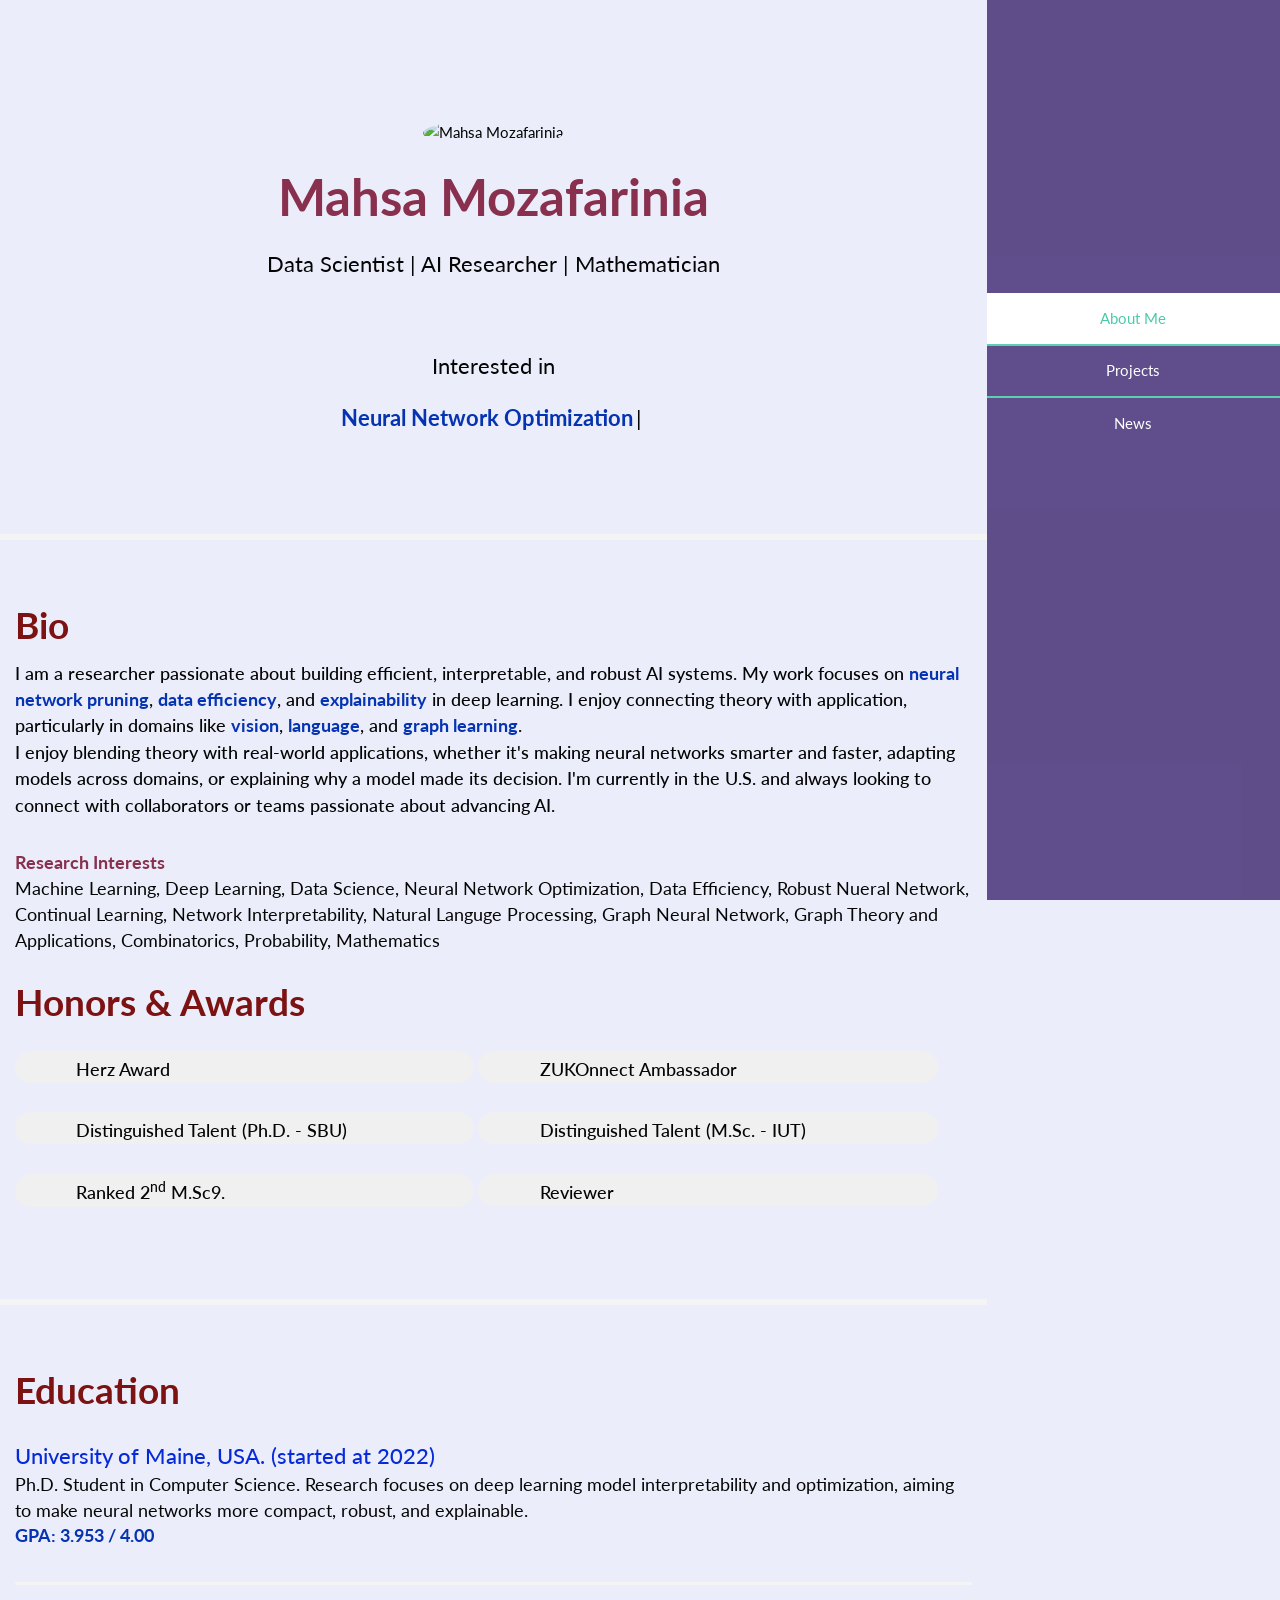
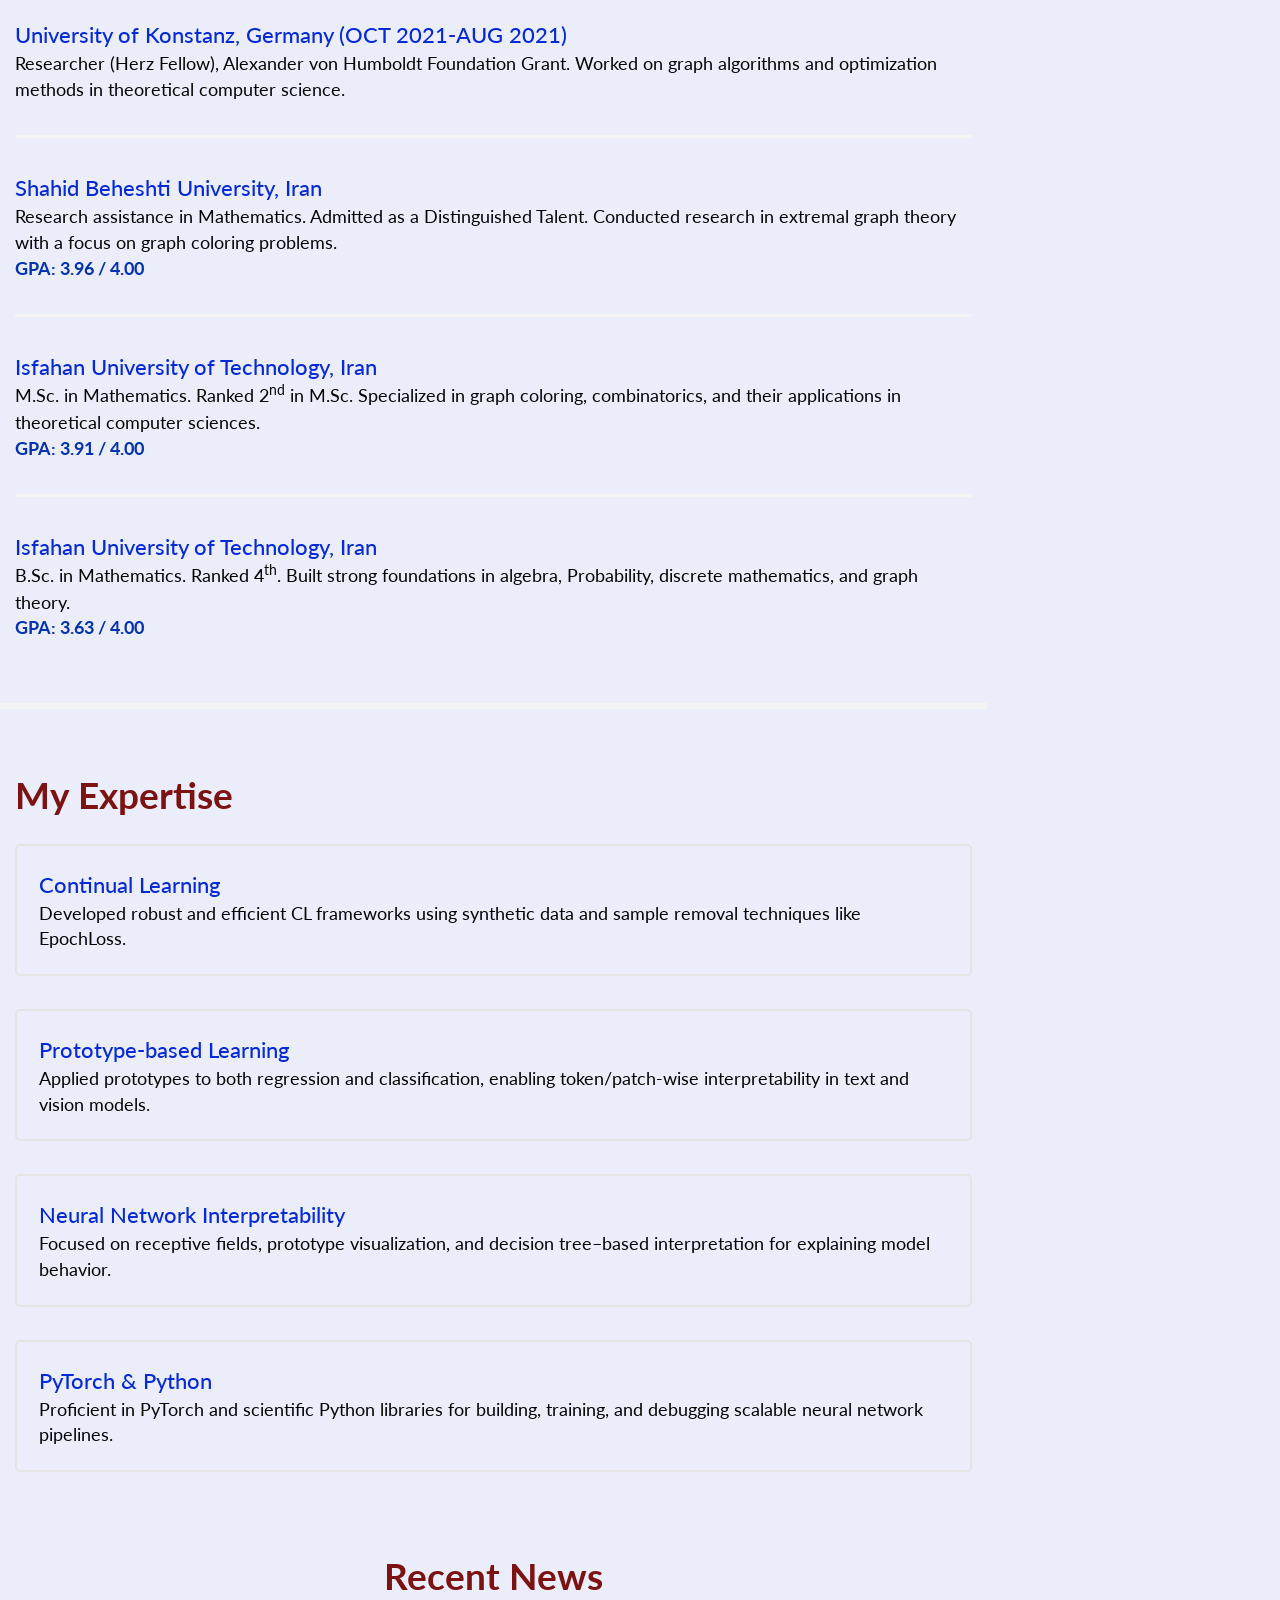
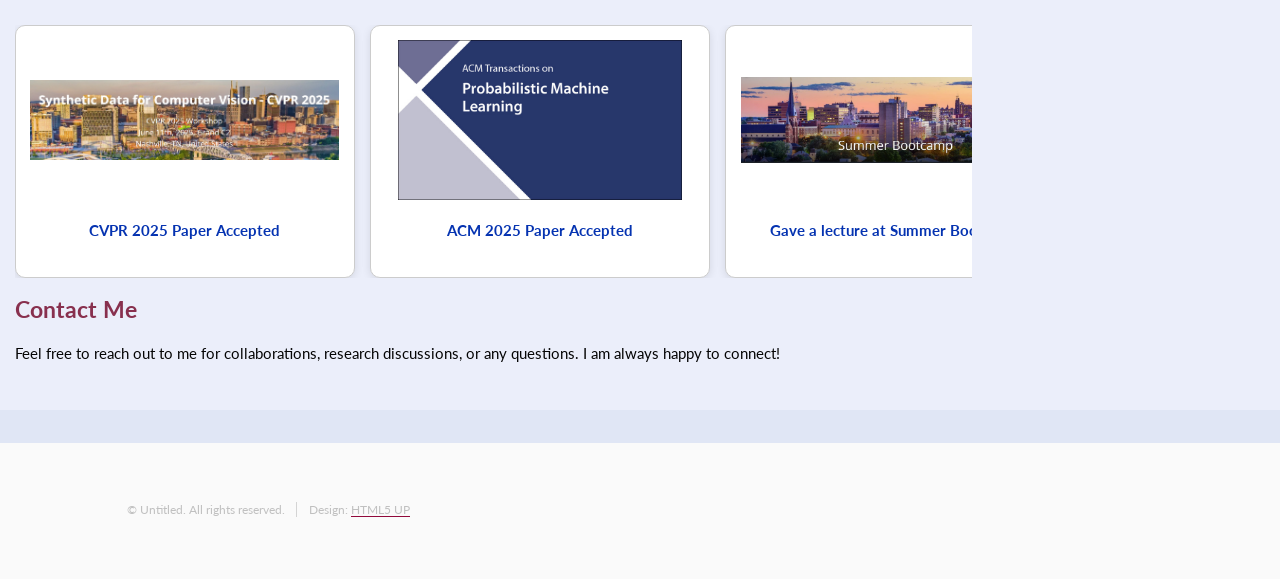
==== index.html @ 8a84d8ba "Update index.html" ====
<!DOCTYPE HTML>
<!--
	Read Only by HTML5 UP
	html5up.net | @ajlkn
	Free for personal and commercial use under the CCA 3.0 license (html5up.net/license)
-->
<html>
	<head>
		<meta name="google-site-verification" content="ICAOU4xO8EgypmEakvYfB4DkB4CkN1U2lWGguwg7xVw" />
		<title>Read Only by HTML5 UP</title>
		<meta charset="utf-8" />
		<meta name="viewport" content="width=device-width, initial-scale=1, user-scalable=no" />
		<link rel="stylesheet" href="assets/css/main.css" />
		<link rel="stylesheet" href="https://cdn.jsdelivr.net/npm/swiper@10/swiper-bundle.min.css"/>
	</head>
	<body class="is-preload">
		

		<!-- Header -->
			<section id="header">
				<!-- <header> -->
					<!-- <span class="image avatar"><img src="images/avatar.jpg" alt="" /></span>
					<h1 id="logo"><a href="#">Mahsa Mozafarinia</a></h1>
					<p>
						Data Scientist<br>
						AI Researcher<br>
						Mathematician<br>
					</p> -->
					
				<!-- </header> -->
				<nav id="nav">
					<ul>
						<li><a href="#AboutMe" class="active">About Me</a></li>
						<li><a href="projects.html">Projects</a></li>
						<!-- <li><a href="#Education">Education</a></li> -->
						<!-- <li><a href="#Expertise">Experties</a></li> -->
						<li><a href="news.html">News</a></li>
						<!-- <li><a href="#Contact">Contact</a></li> -->
						 
					</ul>
				</nav>
				<footer>
					<ul class="icons">
						<!-- <li><a href="#" class="icon brands fa-twitter"><span class="label">Twitter</span></a></li> -->
						<!-- <li><a href="#" class="icon brands fa-facebook-f"><span class="label">Facebook</span></a></li> -->
						<!-- <li><a href="#" class="icon brands fa-instagram"><span class="label">Instagram</span></a></li> -->
						<li><a href="#" class="icon brands fa-google-scholar"><span class="label">GoogleScholar</span></a></li>
						<li><a href="#" class="icon brands fa-linkedin-in"><span class="label">LinkedIn</span></a></li>
						<li><a href="#" class="icon brands fa-github"><span class="label">Github</span></a></li>
						<li><a href="#" class="icon solid fa-envelope"><span class="label">Email</span></a></li>
					</ul>
				<!-- </nav> -->
				</footer>
			</section>
		
		
		<!-- Wrapper -->
			<div id="wrapper">

				<!-- Main -->
					<div id="main">
						<!-- AboutMe -->
						<section id="AboutMe" style="text-align:center; padding: 120px 20px 50px 20px;">
							<img src="images/avatar.jpg" alt="Mahsa Mozafarinia" style="width: 30vw; max-width: 800px; height: auto; border-radius: 60%; object-fit: cover;">
							<h1 style="font-size: 3.5em; margin-top: 25px;">Mahsa Mozafarinia</h1>
							<p style="font-size: 1.5em;">Data Scientist | AI Researcher | Mathematician <br><br><br><br>
							Interested in <br><br>
						<span id="typed-text"></span><span class="cursor">|</span><br><br></p>
						</section>
   
						<section id="Bio">
							<div class="container">
								<header class="major">
									<h2>Bio</h2>
									<p style="font-size: 1.2em;">
										I am a researcher passionate about building efficient, interpretable, and robust AI systems.
										My work focuses on <strong>neural network pruning</strong>, <strong>data efficiency</strong>, and
										<strong>explainability</strong> in deep learning. I enjoy connecting theory with application,
										particularly in domains like <strong>vision</strong>, <strong>language</strong>, and
										<strong>graph learning</strong>. <br>
										I enjoy blending theory with real-world applications, whether it's making neural networks smarter and faster, adapting models across domains, or explaining why a model made its decision. I'm currently in the U.S. 
										and always looking to connect with collaborators or teams passionate about advancing AI.
									</p>
								</header>
								
								<header class="major"></header>
									<h4>Research Interests</h4> 
								<header class="major"></header>
								<p style="font-size: 1.2em;">	
									Machine Learning, Deep Learning, Data Science, Neural Network Optimization, Data Efficiency, 
									Robust Nueral Network, Continual Learning, Network Interpretability, Natural Languge Processing, 
									Graph Neural Network, Graph Theory and Applications, Combinatorics, Probability, Mathematics
								</p>
							
								<!-- Awards Bar -->
								<header class="major">
									<h2>Honors & Awards</h2>
									<!-- style="text-align: left; font-weight: 600; font-size: 1.7em; border-bottom: 2px solid #ccc; padding-bottom: 0.4em;"> -->
								</header>
								
								<ul class="feature-icons">
								<li class="icon solid fas fa-award tooltip">Herz Award
									<span class="tooltiptext">Alexander von Humboldt Foundation, University of Konstanz, Germany (2021–2022)</span>
								</li>
									<li class="icon solid fas fa-globe tooltip">ZUKOnnect Ambassador
									<span class="tooltiptext">Online ZUKOnnect Ambassador – University of Konstanz, Germany (2022)</span>
									</li>
								<li class="icon solid fas fa-user-graduate tooltip"> Distinguished Talent (Ph.D. - SBU)
									<span class="tooltiptext">Admitted as Distinguished Talent – Shahid Beheshti University, Iran (2018)</span>
								</li>
								<li class="icon solid fas fa-user-graduate tooltip">Distinguished Talent (M.Sc. - IUT)
									<span class="tooltiptext">Admitted as Distinguished Talent – Isfahan University of Technology, Iran (2015)</span>
								</li>
								<li class="icon solid fas fa-trophy tooltip">Ranked 2<sup>nd</sup> M.Sc9.
									<span class="tooltiptext">2nd out of 92 M.Sc. students – IUT, Iran (2017)</span>
								</li>
								
								<li class="icon solid fas fa-pen-nib tooltip">Reviewer
									<span class="tooltiptext">Reviewer for <em>Discrete Applied Mathematics Journal</em></span>
								</li>
								</ul>
							</div>
						</section>

						<!-- Education -->
						<section id="Education">
							<div class="container">
								<header class="major">
									<h2> <i class="fas fa-user-graduate"></i> Education</h2>
								</header>
								<div class="features">

									<article>
										<!-- <a href="#" class="image"><img src="images/konstanz.jpg" alt="University of Konstanz" /></a> -->
										<div class="major">
										  <h3><a href="https://umaine.edu/" target="_blank">University of Maine</a>, USA.  (started at 2022)</h3>
										  <p style="font-size: 1.2em;"> Ph.D. Student in Computer Science.  Research focuses on deep learning model interpretability and optimization, aiming to make neural networks more compact, robust, and explainable.<br>
											<strong>GPA: 3.953 / 4.00</strong>
											</p>
										</div>
									  </article>
						  
									<article>
									  <!-- <a href="#" class="image"><img src="images/konstanz.jpg" alt="University of Konstanz" /></a> -->
									  <div class="major">
										<h3><a href="https://www.uni-konstanz.de/en/" target="_blank">University of Konstanz</a>, Germany  (OCT 2021-AUG 2021)</h3>
										<p style="font-size: 1.2em;">Researcher (Herz Fellow), Alexander von Humboldt Foundation Grant. Worked on graph algorithms and optimization methods in theoretical computer science.</p>
									  </div>
									</article>
							  
									<article>
									  <!-- <a href="#" class="image"><img src="images/sbu.jpg" alt="Shahid Beheshti University" /></a> -->
									  <div class="major">
										<h3><a href="https://en.sbu.ac.ir/" target="_blank">Shahid Beheshti University</a>, Iran</h3>
										<p style="font-size: 1.2em;">Research assistance in Mathematics. Admitted as a Distinguished Talent. Conducted research in extremal graph theory with a focus on graph coloring problems.<br>
										<strong>GPA: 3.96 / 4.00</strong>
										</p>
									  </div>
									</article>
							  
									<article>
									  <!-- <a href="#" class="image"><img src="images/iut.jpg" alt="Isfahan University of Technology" /></a> -->
									  <div class="major">
										<h3><a href="https://english.iut.ac.ir/" target="_blank">Isfahan University of Technology</a>, Iran</h3>
										<p style="font-size: 1.2em;">M.Sc. in Mathematics. Ranked 2<sup>nd</sup> in M.Sc. Specialized in graph coloring, combinatorics, and their applications in theoretical computer sciences.<br>
										<strong>GPA: 3.91 / 4.00</strong>
											</p>
									  </div>
									</article>

									<article>
										<!-- <a href="#" class="image"><img src="images/iut.jpg" alt="Isfahan University of Technology" /></a> -->
										<div class="major">
										  <h3><a href="https://english.iut.ac.ir/" target="_blank">Isfahan University of Technology</a>, Iran</h3>
										  <p style="font-size: 1.2em;"> B.Sc. in Mathematics. Ranked 4<sup>th</sup>. Built strong foundations in algebra, Probability, discrete mathematics, and graph theory.<br>
										  <strong>GPA: 3.63 / 4.00</strong>
											</p>
										</div>
									  </article>
								</div>
							</div>
						</section>

						<!-- Expertise -->
						<section id="Expertise">
							<div class="container">
							  <header class="major">
								<h2 <i class="fas fa-project-diagram"></i>My Expertise</h2>
								<!-- <h2> class=Expertise</h2> -->
							  </header>
												  
								<div class="col-4 col-6-medium col-12-small">
								  <div class="box">
									<h3> Continual Learning</h3>
									<p style="font-size: 1.2em;">Developed robust and efficient CL frameworks using synthetic data and sample removal techniques like EpochLoss.
									</p> 
								  </div>
								</div>
						  
								<div class="col-4 col-6-medium col-12-small">
								  <div class="box">
									<h3> Prototype-based Learning</h3>
									<p style="font-size: 1.2em;">Applied prototypes to both regression and classification, enabling token/patch-wise interpretability in text and vision models.</p>
								  </div>
								</div>
						  
								<div class="col-4 col-6-medium col-12-small">
								  <div class="box">
									<h3> Neural Network Interpretability</h3>
									<p style="font-size: 1.2em;">Focused on receptive fields, prototype visualization, and decision tree–based interpretation for explaining model behavior.</p>
								  </div>
								</div>
						  
								<div class="col-4 col-6-medium col-12-small">
								  <div class="box">
									<h3> PyTorch & Python</h3>
									<p style="font-size: 1.2em;">Proficient in PyTorch and scientific Python libraries for building, training, and debugging scalable neural network pipelines.</p>
								  </div>
								</div>
						  
							  </div>
							</div>
						</section>

						<!-- recent-news -->
						<section id="recent-news" class="container">
							<header class="major">
								<h2>Recent News</h2>
							</header>

							<div class="swiper myNewsSwiper">
								<div class="swiper-wrapper">
									<!-- Slide 1 -->
									<div class="swiper-slide">
										<img src="images/CVPR_workshop.jpg" alt="CVPR 2025">
										<p><strong>CVPR 2025 Paper Accepted</strong></p>
									</div>

									<!-- Slide 2 -->
									<div class="swiper-slide">
										<img src="images/ACM.jpg" alt="New Member">
										<p><strong>ACM 2025 Paper Accepted </strong></p>
									</div>

									<!-- Slide 3 -->
									<div class="swiper-slide">
										<img src="images/Deeplearning_summer_bootcamp.jpg" alt="Award">
										<p><strong>Gave a lecture at Summer Bootcamp</strong></p>
									</div>
								</div>
								<!-- Arrows -->
								<div class="swiper-button-next"></div>
								<div class="swiper-button-prev"></div>
							</div>
						</section>

						<!-- Contact -->
						<section id="Contact">
							<div class="container">
								<h2>Contact Me</h2>
								<p>Feel free to reach out to me for collaborations, research discussions, or any questions. I am always happy to connect!</p>
								<footer>
									<ul class="icons">
										<!-- <li><a href="#" class="icon brands fa-twitter"><span class="label">Twitter</span></a></li> -->
										<!-- <li><a href="#" class="icon brands fa-facebook-f"><span class="label">Facebook</span></a></li> -->
										<!-- <li><a href="#" class="icon brands fa-instagram"><span class="label">Instagram</span></a></li> -->
										<li><a href="https://scholar.google.com/citations?user=jJUYsAgAAAAJ&hl=en" class="icon brands fa-google-scholar"><span class="label">GoogleScholar</span></a></li>
										<li><a href="https://www.linkedin.com/in/mahsa-mozafarinia-66b5151a3/" class="icon brands fa-linkedin-in"><span class="label">LinkedIn</span></a></li>
										<li><a href="https://github.com/MahsaMozafariNia" class="icon brands fa-github"><span class="label">Github</span></a></li>
										<li><a href="#" class="icon solid fa-envelope"><span class="label">Email</span></a></li>
									</ul>
								</footer>
													<!-- <form method="post" action="#">
									<div class="row gtr-uniform">
										<div class="col-6 col-12-xsmall"><input type="text" name="name" id="name" placeholder="Name" /></div>
										<div class="col-6 col-12-xsmall"><input type="email" name="email" id="email" placeholder="Email" /></div>
										<div class="col-12"><input type="text" name="subject" id="subject" placeholder="Subject" /></div>
										<div class="col-12"><textarea name="message" id="message" placeholder="Message" rows="6"></textarea></div>
										<div class="col-12">
											<ul class="actions">
												<li><input type="submit" class="primary" value="Send Message" /></li>
												<li><input type="reset" value="Reset Form" /></li>
											</ul>
										</div>
									</div>
								</form> -->
							</div>
						</section>
					</div>

					<!-- Footer -->
					<section id="footer">
						<div class="container">
							<ul class="copyright">
								<li>&copy; Untitled. All rights reserved.</li><li>Design: <a href="http://html5up.net">HTML5 UP</a></li>
							</ul>
						</div>
					</section>
			</div>

		<!-- Scripts -->
			<script src="assets/js/jquery.min.js"></script>
			<script src="assets/js/jquery.scrollex.min.js"></script>
			<script src="assets/js/jquery.scrolly.min.js"></script>
			<script src="assets/js/browser.min.js"></script>
			<script src="assets/js/breakpoints.min.js"></script>
			<script src="assets/js/util.js"></script>
			<script src="assets/js/main.js"></script>

	
		<script>
			let i = 0;
			const texts = [
				"Machine Learning",
				"Deep Learning",
				"Neural Network Optimization",
				"Network Interpretability",
				"Natural Language Processing",
				"Data Efficiency",
				"Robust Neural Networks",
				"Continual Learning",
				"Graph Neural Networks"
			];

			function showText() {
			const target = document.getElementById("typed-text");
			
			target.innerHTML =  `<strong>${texts[i]}</strong>`;  // Show full text immediately
			target.classList.remove("fade-in"); // Reset animation
			void target.offsetWidth; // Trick to re-trigger the animation
			target.classList.add("fade-in"); // Add animation
			
			i = (i + 1) % texts.length; // Move to next text
			setTimeout(showText, 1000); // Show next text every 3 seconds
			}
			
			document.addEventListener("DOMContentLoaded", () => {
			showText();
			});
		</script>
		

		<style>
			#typed-text {
			  opacity: 0;
			  transform: translateY(40px);
			  transition: opacity 1s ease, transform 1s ease;
			}
			
			#typed-text.fade-in {
			  opacity: 1;
			  transform: translateY(0);
			}
			
			.cursor {
			  display: inline-block;
			  width: 12px;
			  animation: blink 1s infinite;
			}
			
			@keyframes blink {
			  0% { opacity: 1; }
			  50% { opacity: 0; }
			  100% { opacity: 1; }
			}
		</style>


		<!-- Modal for Avatar -->
		<div id="myModal" class="modal">
			<span class="close">&times;</span>
			<img class="modal-content" id="img01">
		</div>
		
		<script>
			var modal = document.getElementById("myModal");
			var img = document.querySelector(".avatar img");
			var modalImg = document.getElementById("img01");
			var span = document.getElementsByClassName("close")[0];
		  
			img.addEventListener('mouseenter', function() {
			  modal.style.display = "block";
			  modalImg.src = this.src;
			});
		  
			img.addEventListener('mouseleave', function() {
			  modal.style.display = "none";
			});
		  
			span.onclick = function() { 
			  modal.style.display = "none";
			}
		</script>
		  

		
		<!-- Recen News Slider -->
		<script src="https://cdn.jsdelivr.net/npm/swiper@10/swiper-bundle.min.js"></script>
		<script>
			const swiper = new Swiper(".myNewsSwiper", {
				slidesPerView: 3,
				spaceBetween: 15,
				loop: false,  // ✅ Important: prevents slide cutoff
				navigation: {
				nextEl: ".swiper-button-next",
				prevEl: ".swiper-button-prev",
				},
				breakpoints: {
				1024: { slidesPerView: 3 },
				768: { slidesPerView: 2 },
				480: { slidesPerView: 1 },
				},
			});
		</script>
		<!-- Recen News Slider -->
	</body>
</html>
---- assets/css/main.css ----
@import url("fontawesome-all.min.css");
@import url("https://fonts.googleapis.com/css?family=Lato:400,400italic,700,700italic|Source+Code+Pro:400");

/*
	Read Only by HTML5 UP
	html5up.net | @ajlkn
	Free for personal and commercial use under the CCA 3.0 license (html5up.net/license)
*/

/* Use / Style Purpose	Color Name (Friendly)	Hex Code	RGB
Primary Accent / Buttons	Vibrant Red	#F7374F	rgb(247, 55, 79)
Section Titles / Borders	Deep Plum	#88304E	rgb(136, 48, 78)
Headers / Background Accent	Eggplant Purple	#522546	rgb(82, 37, 70)
Text / Body Font	Rich Dark Gray	#2C2C2C	rgb(44, 44, 44) */

html, body, div, span, applet, object,
iframe, h1, h2, h3, h4, h5, h6, p, blockquote,
pre, a, abbr, acronym, address, big, cite,
code, del, dfn, em, img, ins, kbd, q, s, samp,
small, strike, strong, sub, sup, tt, var, b,
u, i, center, dl, dt, dd, ol, ul, li, fieldset,
form, label, legend, table, caption, tbody,
tfoot, thead, tr, th, td, article, aside,
canvas, details, embed, figure, figcaption,
footer, header, hgroup, menu, nav, output, ruby,
section, summary, time, mark, audio, video {
	margin: 0;
	padding: 0;
	border: 0;
	font-size: 100%;
	font: inherit;
	vertical-align: baseline;}

article, aside, details, figcaption, figure,
footer, header, hgroup, menu, nav, section {
	display: block;}

body {
	line-height: 1;
}

ol, ul {
	list-style: none;
}

blockquote, q {
	quotes: none;
}

	blockquote:before, blockquote:after, q:before, q:after {
		content: '';
		content: none;
	}

table {
	border-collapse: collapse;
	border-spacing: 0;
}

body {
	-webkit-text-size-adjust: none;
}

mark {
	background-color: transparent;
	color: inherit;
}

input::-moz-focus-inner {
	border: 0;
	padding: 0;
}

input, select, textarea {
	-moz-appearance: none;
	-webkit-appearance: none;
	-ms-appearance: none;
	appearance: none;
}

/* Basic */

	html {
		box-sizing: border-box;
	}

	*, *:before, *:after {
		box-sizing: inherit;
	}

	body {
		background: #e0e6f5;
	}

		body.is-preload *, body.is-preload *:before, body.is-preload *:after {
			-moz-animation: none !important;
			-webkit-animation: none !important;
			-ms-animation: none !important;
			animation: none !important;
			-moz-transition: none !important;
			-webkit-transition: none !important;
			-ms-transition: none !important;
			transition: none !important;
		}

	body, input, select, textarea {    /*sidebar*/
		color: #050505;
		font-family: "Lato", sans-serif;
		font-size: 16pt;
		font-weight: 400;
		line-height: 1.75em;
	}

	a {
		-moz-transition: color 0.2s ease-in-out, border-color 0.2s ease-in-out;
		-webkit-transition: color 0.2s ease-in-out, border-color 0.2s ease-in-out;
		-ms-transition: color 0.2s ease-in-out, border-color 0.2s ease-in-out;
		transition: color 0.2s ease-in-out, border-color 0.2s ease-in-out;
		border-bottom: solid 1px #91093b;
		color: inherit;
		text-decoration: none;
	}

		a:hover {
			border-bottom-color: transparent;
			color: #3a1e5ad9 !important;  
		}

	strong, b {
		color: #0533b1;
		font-weight: 700;
	}

	em, i {
		font-style: italic;
	}

	p {
		margin: 0 0 1.25em 0;
	}

	h1, h2, h5, h6 {
		color: #88304E;
		font-weight: 700;
		line-height: 1em;
		margin: 0 0 0.5625em 0;    /* top-right-bottom-left*/
	}
	h3 {
		color: rgb(6, 41, 218); /* or any other color you want */
		font-weight: 500;
	  }

	h4 {
	color: #88304E; /* or any other color you want */
	font-weight: 700;
	}

		h1 a, h2 a, h3 a, h4 a, h5 a, h6 a {
			border: 0;
			color: inherit;
			text-decoration: none;
			margin-right: 0 em; 
		}

	h2 {   /* for Contact me*/
		font-size: 1.6em;
		line-height: 1.5em;
	}

	h3 {
		font-size: 1.5em;    /* like Generative Sample */
		line-height: 1.5em;  /* line spaces */
	}

	h4 {
		font-size: 1.25em;
		line-height: 1.5em;
	}

	h5 {
		font-size: 0.9em;
		line-height: 1.5em;
	}

	h6 {
		font-size: 0.7em;
		line-height: 1.5em;
	}

	sub {
		font-size: 0.8em;
		position: relative;
		top: 0.5em;
	}

	sup {
		font-size: 0.8em;
		position: relative;
		top: -0.5em;
	}

	hr {
		border: 0;
		border-bottom: solid 2px #dae0fb;
		margin: 2.25em 0;
	}

		hr.major {
			margin: 3.375em 0;
		}

	blockquote {
		border-left: solid 8px #e4e4e4;
		font-style: italic;
		margin: 0 0 2.25em 0;
		padding: 0.5em 0 0.5em 2em;
	}

	/* code {
		background: #555;
		border-radius: 5px;
		color: #fff;
		font-family: "Source Code Pro", monospace;
		font-size: 0.9em;
		margin: 0 0.25em;
		padding: 0.25em 0.65em;
	} */

	pre {
		font-family: "Source Code Pro", monospace;
		font-size: 0.9em;
		margin: 0 0 2.25em 0;
	}

		pre code {
			-webkit-overflow-scrolling: touch;
			display: block;
			line-height: 1.5em;
			overflow-x: auto;
			padding: 1em 1.5em;
		}

	.align-left {
		text-align: left;
	}

	.align-center {
		text-align: center;
	}

	.align-right {
		text-align: right;
	}

/* Row */

	.row {
		display: flex;
		flex-wrap: wrap;
		box-sizing: border-box;
		align-items: stretch;
	}

		.row > * {
			box-sizing: border-box;
		}

		.row.gtr-uniform > * > :last-child {
			margin-bottom: 0;
		}

		.row.aln-left {
			justify-content: flex-start;
		}

		.row.aln-center {
			justify-content: center;
		}

		.row.aln-right {
			justify-content: flex-end;
		}

		.row.aln-top {
			align-items: flex-start;
		}

		.row.aln-middle {
			align-items: center;
		}

		.row.aln-bottom {
			align-items: flex-end;
		}

		.row > .imp {
			order: -1;
		}

		.row > .col-1 {
			width: 8.33333%;
		}

		.row > .off-1 {
			margin-left: 8.33333%;
		}

		.row > .col-2 {
			width: 16.66667%;
		}

		.row > .off-2 {
			margin-left: 16.66667%;
		}

		.row > .col-3 {
			width: 25%;
		}

		.row > .off-3 {
			margin-left: 25%;
		}

		.row > .col-4 {
			width: 33.33333%;
		}

		.row > .off-4 {
			margin-left: 33.33333%;
		}

		.row > .col-5 {
			width: 41.66667%;
		}

		.row > .off-5 {
			margin-left: 41.66667%;
		}

		.row > .col-6 {
			width: 50%;
		}

		.row > .off-6 {
			margin-left: 50%;
		}

		.row > .col-7 {
			width: 58.33333%;
		}

		.row > .off-7 {
			margin-left: 58.33333%;
		}

		.row > .col-8 {
			width: 66.66667%;
		}

		.row > .off-8 {
			margin-left: 66.66667%;
		}

		.row > .col-9 {
			width: 75%;
		}

		.row > .off-9 {
			margin-left: 75%;
		}

		.row > .col-10 {
			width: 83.33333%;
		}

		.row > .off-10 {
			margin-left: 83.33333%;
		}

		.row > .col-11 {
			width: 91.66667%;
		}

		.row > .off-11 {
			margin-left: 91.66667%;
		}

		.row > .col-12 {
			width: 100%;
		}

		.row > .off-12 {
			margin-left: 100%;
		}

		.row.gtr-0 {
			margin-top: 0;
			margin-left: 0em;
		}

			.row.gtr-0 > * {
				padding: 0 0 0 0em;
			}

			.row.gtr-0.gtr-uniform {
				margin-top: 0em;
			}

				.row.gtr-0.gtr-uniform > * {
					padding-top: 0em;
				}

		.row.gtr-25 {
			margin-top: 0;
			margin-left: -0.5em;
		}

			.row.gtr-25 > * {
				padding: 0 0 0 0.5em;
			}

			.row.gtr-25.gtr-uniform {
				margin-top: -0.5em;
			}

				.row.gtr-25.gtr-uniform > * {
					padding-top: 0.5em;
				}

		.row.gtr-50 {
			margin-top: 0;
			margin-left: -1em;
		}

			.row.gtr-50 > * {
				padding: 0 0 0 1em;
			}

			.row.gtr-50.gtr-uniform {
				margin-top: -1em;
			}

				.row.gtr-50.gtr-uniform > * {
					padding-top: 1em;
				}

		.row {
			margin-top: 0;
			margin-left: -2em;
		}

			.row > * {
				padding: 0 0 0 2em;
			}

			.row.gtr-uniform {
				margin-top: -2em;
			}

				.row.gtr-uniform > * {
					padding-top: 2em;
				}

		.row.gtr-150 {
			margin-top: 0;
			margin-left: -3em;
		}

			.row.gtr-150 > * {
				padding: 0 0 0 3em;
			}

			.row.gtr-150.gtr-uniform {
				margin-top: -3em;
			}

				.row.gtr-150.gtr-uniform > * {
					padding-top: 3em;
				}

		.row.gtr-200 {
			margin-top: 0;
			margin-left: -4em;
		}

			.row.gtr-200 > * {
				padding: 0 0 0 4em;
			}

			.row.gtr-200.gtr-uniform {
				margin-top: -4em;
			}

				.row.gtr-200.gtr-uniform > * {
					padding-top: 4em;
				}

		@media screen and (max-width: 1680px) {

			.row {
				display: flex;
				flex-wrap: wrap;
				box-sizing: border-box;
				align-items: stretch;
			}

				.row > * {
					box-sizing: border-box;
				}

				.row.gtr-uniform > * > :last-child {
					margin-bottom: 0;
				}

				.row.aln-left {
					justify-content: flex-start;
				}

				.row.aln-center {
					justify-content: center;
				}

				.row.aln-right {
					justify-content: flex-end;
				}

				.row.aln-top {
					align-items: flex-start;
				}

				.row.aln-middle {
					align-items: center;
				}

				.row.aln-bottom {
					align-items: flex-end;
				}

				.row > .imp-xlarge {
					order: -1;
				}

				.row > .col-1-xlarge {
					width: 8.33333%;
				}

				.row > .off-1-xlarge {
					margin-left: 8.33333%;
				}

				.row > .col-2-xlarge {
					width: 16.66667%;
				}

				.row > .off-2-xlarge {
					margin-left: 16.66667%;
				}

				.row > .col-3-xlarge {
					width: 25%;
				}

				.row > .off-3-xlarge {
					margin-left: 25%;
				}

				.row > .col-4-xlarge {
					width: 33.33333%;
				}

				.row > .off-4-xlarge {
					margin-left: 33.33333%;
				}

				.row > .col-5-xlarge {
					width: 41.66667%;
				}

				.row > .off-5-xlarge {
					margin-left: 41.66667%;
				}

				.row > .col-6-xlarge {
					width: 50%;
				}

				.row > .off-6-xlarge {
					margin-left: 50%;
				}

				.row > .col-7-xlarge {
					width: 58.33333%;
				}

				.row > .off-7-xlarge {
					margin-left: 58.33333%;
				}

				.row > .col-8-xlarge {
					width: 66.66667%;
				}

				.row > .off-8-xlarge {
					margin-left: 66.66667%;
				}

				.row > .col-9-xlarge {
					width: 75%;
				}

				.row > .off-9-xlarge {
					margin-left: 75%;
				}

				.row > .col-10-xlarge {
					width: 83.33333%;
				}

				.row > .off-10-xlarge {
					margin-left: 83.33333%;
				}

				.row > .col-11-xlarge {
					width: 91.66667%;
				}

				.row > .off-11-xlarge {
					margin-left: 91.66667%;
				}

				.row > .col-12-xlarge {
					width: 100%;
				}

				.row > .off-12-xlarge {
					margin-left: 100%;
				}

				.row.gtr-0 {
					margin-top: 0;
					margin-left: 0em;
				}

					.row.gtr-0 > * {
						padding: 0 0 0 0em;
					}

					.row.gtr-0.gtr-uniform {
						margin-top: 0em;
					}

						.row.gtr-0.gtr-uniform > * {
							padding-top: 0em;
						}

				.row.gtr-25 {
					margin-top: 0;
					margin-left: -0.5em;
				}

					.row.gtr-25 > * {
						padding: 0 0 0 0.5em;
					}

					.row.gtr-25.gtr-uniform {
						margin-top: -0.5em;
					}

						.row.gtr-25.gtr-uniform > * {
							padding-top: 0.5em;
						}

				.row.gtr-50 {
					margin-top: 0;
					margin-left: -1em;
				}

					.row.gtr-50 > * {
						padding: 0 0 0 1em;
					}

					.row.gtr-50.gtr-uniform {
						margin-top: -1em;
					}

						.row.gtr-50.gtr-uniform > * {
							padding-top: 1em;
						}

				.row {
					margin-top: 0;
					margin-left: -2em;
				}

					.row > * {
						padding: 0 0 0 2em;
					}

					.row.gtr-uniform {
						margin-top: -2em;
					}

						.row.gtr-uniform > * {
							padding-top: 2em;
						}

				.row.gtr-150 {
					margin-top: 0;
					margin-left: -3em;
				}

					.row.gtr-150 > * {
						padding: 0 0 0 3em;
					}

					.row.gtr-150.gtr-uniform {
						margin-top: -3em;
					}

						.row.gtr-150.gtr-uniform > * {
							padding-top: 3em;
						}

				.row.gtr-200 {
					margin-top: 0;
					margin-left: -4em;
				}

					.row.gtr-200 > * {
						padding: 0 0 0 4em;
					}

					.row.gtr-200.gtr-uniform {
						margin-top: -4em;
					}

						.row.gtr-200.gtr-uniform > * {
							padding-top: 4em;
						}

		}

		@media screen and (max-width: 1280px) {

			.row {
				display: flex;
				flex-wrap: wrap;
				box-sizing: border-box;
				align-items: stretch;
			}

				.row > * {
					box-sizing: border-box;
				}

				.row.gtr-uniform > * > :last-child {
					margin-bottom: 0;
				}

				.row.aln-left {
					justify-content: flex-start;
				}

				.row.aln-center {
					justify-content: center;
				}

				.row.aln-right {
					justify-content: flex-end;
				}

				.row.aln-top {
					align-items: flex-start;
				}

				.row.aln-middle {
					align-items: center;
				}

				.row.aln-bottom {
					align-items: flex-end;
				}

				.row > .imp-large {
					order: -1;
				}

				.row > .col-1-large {
					width: 8.33333%;
				}

				.row > .off-1-large {
					margin-left: 8.33333%;
				}

				.row > .col-2-large {
					width: 16.66667%;
				}

				.row > .off-2-large {
					margin-left: 16.66667%;
				}

				.row > .col-3-large {
					width: 25%;
				}

				.row > .off-3-large {
					margin-left: 25%;
				}

				.row > .col-4-large {
					width: 33.33333%;
				}

				.row > .off-4-large {
					margin-left: 33.33333%;
				}

				.row > .col-5-large {
					width: 41.66667%;
				}

				.row > .off-5-large {
					margin-left: 41.66667%;
				}

				.row > .col-6-large {
					width: 50%;
				}

				.row > .off-6-large {
					margin-left: 50%;
				}

				.row > .col-7-large {
					width: 58.33333%;
				}

				.row > .off-7-large {
					margin-left: 58.33333%;
				}

				.row > .col-8-large {
					width: 66.66667%;
				}

				.row > .off-8-large {
					margin-left: 66.66667%;
				}

				.row > .col-9-large {
					width: 75%;
				}

				.row > .off-9-large {
					margin-left: 75%;
				}

				.row > .col-10-large {
					width: 83.33333%;
				}

				.row > .off-10-large {
					margin-left: 83.33333%;
				}

				.row > .col-11-large {
					width: 91.66667%;
				}

				.row > .off-11-large {
					margin-left: 91.66667%;
				}

				.row > .col-12-large {
					width: 100%;
				}

				.row > .off-12-large {
					margin-left: 100%;
				}

				.row.gtr-0 {
					margin-top: 0;
					margin-left: 0em;
				}

					.row.gtr-0 > * {
						padding: 0 0 0 0em;
					}

					.row.gtr-0.gtr-uniform {
						margin-top: 0em;
					}

						.row.gtr-0.gtr-uniform > * {
							padding-top: 0em;
						}

				.row.gtr-25 {
					margin-top: 0;
					margin-left: -0.375em;
				}

					.row.gtr-25 > * {
						padding: 0 0 0 0.375em;
					}

					.row.gtr-25.gtr-uniform {
						margin-top: -0.375em;
					}

						.row.gtr-25.gtr-uniform > * {
							padding-top: 0.375em;
						}

				.row.gtr-50 {
					margin-top: 0;
					margin-left: -0.75em;
				}

					.row.gtr-50 > * {
						padding: 0 0 0 0.75em;
					}

					.row.gtr-50.gtr-uniform {
						margin-top: -0.75em;
					}

						.row.gtr-50.gtr-uniform > * {
							padding-top: 0.75em;
						}

				.row {
					margin-top: 0;
					margin-left: -1.5em;
				}

					.row > * {
						padding: 0 0 0 1.5em;
					}

					.row.gtr-uniform {
						margin-top: -1.5em;
					}

						.row.gtr-uniform > * {
							padding-top: 1.5em;
						}

				.row.gtr-150 {
					margin-top: 0;
					margin-left: -2.25em;
				}

					.row.gtr-150 > * {
						padding: 0 0 0 2.25em;
					}

					.row.gtr-150.gtr-uniform {
						margin-top: -2.25em;
					}

						.row.gtr-150.gtr-uniform > * {
							padding-top: 2.25em;
						}

				.row.gtr-200 {
					margin-top: 0;
					margin-left: -3em;
				}

					.row.gtr-200 > * {
						padding: 0 0 0 3em;
					}

					.row.gtr-200.gtr-uniform {
						margin-top: -3em;
					}

						.row.gtr-200.gtr-uniform > * {
							padding-top: 3em;
						}

		}

		@media screen and (max-width: 1024px) {

			.row {
				display: flex;
				flex-wrap: wrap;
				box-sizing: border-box;
				align-items: stretch;
			}

				.row > * {
					box-sizing: border-box;
				}

				.row.gtr-uniform > * > :last-child {
					margin-bottom: 0;
				}

				.row.aln-left {
					justify-content: flex-start;
				}

				.row.aln-center {
					justify-content: center;
				}

				.row.aln-right {
					justify-content: flex-end;
				}

				.row.aln-top {
					align-items: flex-start;
				}

				.row.aln-middle {
					align-items: center;
				}

				.row.aln-bottom {
					align-items: flex-end;
				}

				.row > .imp-medium {
					order: -1;
				}

				.row > .col-1-medium {
					width: 8.33333%;
				}

				.row > .off-1-medium {
					margin-left: 8.33333%;
				}

				.row > .col-2-medium {
					width: 16.66667%;
				}

				.row > .off-2-medium {
					margin-left: 16.66667%;
				}

				.row > .col-3-medium {
					width: 25%;
				}

				.row > .off-3-medium {
					margin-left: 25%;
				}

				.row > .col-4-medium {
					width: 33.33333%;
				}

				.row > .off-4-medium {
					margin-left: 33.33333%;
				}

				.row > .col-5-medium {
					width: 41.66667%;
				}

				.row > .off-5-medium {
					margin-left: 41.66667%;
				}

				.row > .col-6-medium {
					width: 50%;
				}

				.row > .off-6-medium {
					margin-left: 50%;
				}

				.row > .col-7-medium {
					width: 58.33333%;
				}

				.row > .off-7-medium {
					margin-left: 58.33333%;
				}

				.row > .col-8-medium {
					width: 66.66667%;
				}

				.row > .off-8-medium {
					margin-left: 66.66667%;
				}

				.row > .col-9-medium {
					width: 75%;
				}

				.row > .off-9-medium {
					margin-left: 75%;
				}

				.row > .col-10-medium {
					width: 83.33333%;
				}

				.row > .off-10-medium {
					margin-left: 83.33333%;
				}

				.row > .col-11-medium {
					width: 91.66667%;
				}

				.row > .off-11-medium {
					margin-left: 91.66667%;
				}

				.row > .col-12-medium {
					width: 100%;
				}

				.row > .off-12-medium {
					margin-left: 100%;
				}

				.row.gtr-0 {
					margin-top: 0;
					margin-left: 0em;
				}

					.row.gtr-0 > * {
						padding: 0 0 0 0em;
					}

					.row.gtr-0.gtr-uniform {
						margin-top: 0em;
					}

						.row.gtr-0.gtr-uniform > * {
							padding-top: 0em;
						}

				.row.gtr-25 {
					margin-top: 0;
					margin-left: -0.375em;
				}

					.row.gtr-25 > * {
						padding: 0 0 0 0.375em;
					}

					.row.gtr-25.gtr-uniform {
						margin-top: -0.375em;
					}

						.row.gtr-25.gtr-uniform > * {
							padding-top: 0.375em;
						}

				.row.gtr-50 {
					margin-top: 0;
					margin-left: -0.75em;
				}

					.row.gtr-50 > * {
						padding: 0 0 0 0.75em;
					}

					.row.gtr-50.gtr-uniform {
						margin-top: -0.75em;
					}

						.row.gtr-50.gtr-uniform > * {
							padding-top: 0.75em;
						}

				.row {
					margin-top: 0;
					margin-left: -1.5em;
				}

					.row > * {
						padding: 0 0 0 1.5em;
					}

					.row.gtr-uniform {
						margin-top: -1.5em;
					}

						.row.gtr-uniform > * {
							padding-top: 1.5em;
						}

				.row.gtr-150 {
					margin-top: 0;
					margin-left: -2.25em;
				}

					.row.gtr-150 > * {
						padding: 0 0 0 2.25em;
					}

					.row.gtr-150.gtr-uniform {
						margin-top: -2.25em;
					}

						.row.gtr-150.gtr-uniform > * {
							padding-top: 2.25em;
						}

				.row.gtr-200 {
					margin-top: 0;
					margin-left: -3em;
				}

					.row.gtr-200 > * {
						padding: 0 0 0 3em;
					}

					.row.gtr-200.gtr-uniform {
						margin-top: -3em;
					}

						.row.gtr-200.gtr-uniform > * {
							padding-top: 3em;
						}

		}

		@media screen and (max-width: 736px) {

			.row {
				display: flex;
				flex-wrap: wrap;
				box-sizing: border-box;
				align-items: stretch;
			}

				.row > * {
					box-sizing: border-box;
				}

				.row.gtr-uniform > * > :last-child {
					margin-bottom: 0;
				}

				.row.aln-left {
					justify-content: flex-start;
				}

				.row.aln-center {
					justify-content: center;
				}

				.row.aln-right {
					justify-content: flex-end;
				}

				.row.aln-top {
					align-items: flex-start;
				}

				.row.aln-middle {
					align-items: center;
				}

				.row.aln-bottom {
					align-items: flex-end;
				}

				.row > .imp-small {
					order: -1;
				}

				.row > .col-1-small {
					width: 8.33333%;
				}

				.row > .off-1-small {
					margin-left: 8.33333%;
				}

				.row > .col-2-small {
					width: 16.66667%;
				}

				.row > .off-2-small {
					margin-left: 16.66667%;
				}

				.row > .col-3-small {
					width: 25%;
				}

				.row > .off-3-small {
					margin-left: 25%;
				}

				.row > .col-4-small {
					width: 33.33333%;
				}

				.row > .off-4-small {
					margin-left: 33.33333%;
				}

				.row > .col-5-small {
					width: 41.66667%;
				}

				.row > .off-5-small {
					margin-left: 41.66667%;
				}

				.row > .col-6-small {
					width: 50%;
				}

				.row > .off-6-small {
					margin-left: 50%;
				}

				.row > .col-7-small {
					width: 58.33333%;
				}

				.row > .off-7-small {
					margin-left: 58.33333%;
				}

				.row > .col-8-small {
					width: 66.66667%;
				}

				.row > .off-8-small {
					margin-left: 66.66667%;
				}

				.row > .col-9-small {
					width: 75%;
				}

				.row > .off-9-small {
					margin-left: 75%;
				}

				.row > .col-10-small {
					width: 83.33333%;
				}

				.row > .off-10-small {
					margin-left: 83.33333%;
				}

				.row > .col-11-small {
					width: 91.66667%;
				}

				.row > .off-11-small {
					margin-left: 91.66667%;
				}

				.row > .col-12-small {
					width: 100%;
				}

				.row > .off-12-small {
					margin-left: 100%;
				}

				.row.gtr-0 {
					margin-top: 0;
					margin-left: 0em;
				}

					.row.gtr-0 > * {
						padding: 0 0 0 0em;
					}

					.row.gtr-0.gtr-uniform {
						margin-top: 0em;
					}

						.row.gtr-0.gtr-uniform > * {
							padding-top: 0em;
						}

				.row.gtr-25 {
					margin-top: 0;
					margin-left: -0.3125em;
				}

					.row.gtr-25 > * {
						padding: 0 0 0 0.3125em;
					}

					.row.gtr-25.gtr-uniform {
						margin-top: -0.3125em;
					}

						.row.gtr-25.gtr-uniform > * {
							padding-top: 0.3125em;
						}

				.row.gtr-50 {
					margin-top: 0;
					margin-left: -0.625em;
				}

					.row.gtr-50 > * {
						padding: 0 0 0 0.625em;
					}

					.row.gtr-50.gtr-uniform {
						margin-top: -0.625em;
					}

						.row.gtr-50.gtr-uniform > * {
							padding-top: 0.625em;
						}

				.row {
					margin-top: 0;
					margin-left: -1.25em;
				}

					.row > * {
						padding: 0 0 0 1.25em;
					}

					.row.gtr-uniform {
						margin-top: -1.25em;
					}

						.row.gtr-uniform > * {
							padding-top: 1.25em;
						}

				.row.gtr-150 {
					margin-top: 0;
					margin-left: -1.875em;
				}

					.row.gtr-150 > * {
						padding: 0 0 0 1.875em;
					}

					.row.gtr-150.gtr-uniform {
						margin-top: -1.875em;
					}

						.row.gtr-150.gtr-uniform > * {
							padding-top: 1.875em;
						}

				.row.gtr-200 {
					margin-top: 0;
					margin-left: -2.5em;
				}

					.row.gtr-200 > * {
						padding: 0 0 0 2.5em;
					}

					.row.gtr-200.gtr-uniform {
						margin-top: -2.5em;
					}

						.row.gtr-200.gtr-uniform > * {
							padding-top: 2.5em;
						}

		}

		@media screen and (max-width: 480px) {

			.row {
				display: flex;
				flex-wrap: wrap;
				box-sizing: border-box;
				align-items: stretch;
			}

				.row > * {
					box-sizing: border-box;
				}

				.row.gtr-uniform > * > :last-child {
					margin-bottom: 0;
				}

				.row.aln-left {
					justify-content: flex-start;
				}

				.row.aln-center {
					justify-content: center;
				}

				.row.aln-right {
					justify-content: flex-end;
				}

				.row.aln-top {
					align-items: flex-start;
				}

				.row.aln-middle {
					align-items: center;
				}

				.row.aln-bottom {
					align-items: flex-end;
				}

				.row > .imp-xsmall {
					order: -1;
				}

				.row > .col-1-xsmall {
					width: 8.33333%;
				}

				.row > .off-1-xsmall {
					margin-left: 8.33333%;
				}

				.row > .col-2-xsmall {
					width: 16.66667%;
				}

				.row > .off-2-xsmall {
					margin-left: 16.66667%;
				}

				.row > .col-3-xsmall {
					width: 25%;
				}

				.row > .off-3-xsmall {
					margin-left: 25%;
				}

				.row > .col-4-xsmall {
					width: 33.33333%;
				}

				.row > .off-4-xsmall {
					margin-left: 33.33333%;
				}

				.row > .col-5-xsmall {
					width: 41.66667%;
				}

				.row > .off-5-xsmall {
					margin-left: 41.66667%;
				}

				.row > .col-6-xsmall {
					width: 50%;
				}

				.row > .off-6-xsmall {
					margin-left: 50%;
				}

				.row > .col-7-xsmall {
					width: 58.33333%;
				}

				.row > .off-7-xsmall {
					margin-left: 58.33333%;
				}

				.row > .col-8-xsmall {
					width: 66.66667%;
				}

				.row > .off-8-xsmall {
					margin-left: 66.66667%;
				}

				.row > .col-9-xsmall {
					width: 75%;
				}

				.row > .off-9-xsmall {
					margin-left: 75%;
				}

				.row > .col-10-xsmall {
					width: 83.33333%;
				}

				.row > .off-10-xsmall {
					margin-left: 83.33333%;
				}

				.row > .col-11-xsmall {
					width: 91.66667%;
				}

				.row > .off-11-xsmall {
					margin-left: 91.66667%;
				}

				.row > .col-12-xsmall {
					width: 100%;
				}

				.row > .off-12-xsmall {
					margin-left: 100%;
				}

				.row.gtr-0 {
					margin-top: 0;
					margin-left: 0em;
				}

					.row.gtr-0 > * {
						padding: 0 0 0 0em;
					}

					.row.gtr-0.gtr-uniform {
						margin-top: 0em;
					}

						.row.gtr-0.gtr-uniform > * {
							padding-top: 0em;
						}

				.row.gtr-25 {
					margin-top: 0;
					margin-left: -0.3125em;
				}

					.row.gtr-25 > * {
						padding: 0 0 0 0.3125em;
					}

					.row.gtr-25.gtr-uniform {
						margin-top: -0.3125em;
					}

						.row.gtr-25.gtr-uniform > * {
							padding-top: 0.3125em;
						}

				.row.gtr-50 {
					margin-top: 0;
					margin-left: -0.625em;
				}

					.row.gtr-50 > * {
						padding: 0 0 0 0.625em;
					}

					.row.gtr-50.gtr-uniform {
						margin-top: -0.625em;
					}

						.row.gtr-50.gtr-uniform > * {
							padding-top: 0.625em;
						}

				.row {
					margin-top: 0;
					margin-left: -1.25em;
				}

					.row > * {
						padding: 0 0 0 1.25em;
					}

					.row.gtr-uniform {
						margin-top: -1.25em;
					}

						.row.gtr-uniform > * {
							padding-top: 1.25em;
						}

				.row.gtr-150 {
					margin-top: 0;
					margin-left: -1.875em;
				}

					.row.gtr-150 > * {
						padding: 0 0 0 1.875em;
					}

					.row.gtr-150.gtr-uniform {
						margin-top: -1.875em;
					}

						.row.gtr-150.gtr-uniform > * {
							padding-top: 1.875em;
						}

				.row.gtr-200 {
					margin-top: 0;
					margin-left: -2.5em;
				}

					.row.gtr-200 > * {
						padding: 0 0 0 2.5em;
					}

					.row.gtr-200.gtr-uniform {
						margin-top: -2.5em;
					}

						.row.gtr-200.gtr-uniform > * {
							padding-top: 2.5em;
						}

		}

/* Container */

	.container {
		margin: 0 auto;
		max-width: calc(100% - 2em);
		width: 70em;
	}

		.container.xsmall {
			width: 11.25em;
		}

		.container.small {
			width: 22.5em;
		}

		.container.medium {
			width: 33.75em;
		}

		.container.large {
			width: 56.25em;
		}

		.container.xlarge {
			width: 67.5em;
		}

		.container.max {
			width: 100%;
		}

		@media screen and (max-width: 1024px) {

			.container {
				width: 100% !important;
			}

		}

		@media screen and (max-width: 480px) {

			.container {
				max-width: calc(100% - 3.375em);
			}

		}

/* Section/Article */

	section.special, article.special {
		text-align: center;
	}

	header p {
		color: #040404;
		position: relative;
		margin: 0 0 1.6875em 0;
	}

	header h2 + p {
		font-size: 1em;
		margin-top: -0.5em;
		line-height: 1.5em;
	}

	header h3 + p {
		font-size: 1em;
		margin-top: -0.35em;
		line-height: 1.5em;
	}

	header h4 + p,
	header h5 + p,
	header h6 + p {
		font-size: 1em;
		margin-top: -0.75em;
		line-height: 1.5em;
	}

	header.major h2 {   /*headers  like my expertise*/  
		color: #7c1212;  
		font-size: 2.5em;
	}
		header.major h2 + p {
			color:#040404;   /*#paragraph after header  like My Recent....*/
			/* font-size: 1.75em; */
			font-size: 1.4em;
			font-weight: 500;
			margin-top: -0.75em;
		}

	header.major h4 {
		color: #7c1212;  
		font-size: 2em;
	}

		header.major h4 + p {
			color:#040404;   /*#paragraph after header*/
			/* font-size: 1.75em; */
			font-size: 1em;
			font-weight: 500;
			margin-top: -0.75em;
		}

/* Form */

	form {
		margin: 0 0 2.25em 0;
	}

	label {
		color: 	#522546;
		display: block;
		font-size: 0.9em;
		font-weight: 700;
		margin: 0 0 1.125em 0;
	}

	input::-moz-focus-inner {
		border: 0;
		padding: 0;
	}

	input[type="text"],
	input[type="password"],
	input[type="email"],
	select,
	textarea {
		-moz-appearance: none;
		-webkit-appearance: none;
		-ms-appearance: none;
		appearance: none;
		border-radius: 5px;
		border: none;
		border: solid 2px #e4e4e4;
		color: inherit;
		display: block;
		outline: 0;
		padding: 0 1em;
		text-decoration: none;
		width: 100%;
	}

		input[type="text"]:invalid,
		input[type="password"]:invalid,
		input[type="email"]:invalid,
		select:invalid,
		textarea:invalid {
			box-shadow: none;
		}

		input[type="text"]:focus,
		input[type="password"]:focus,
		input[type="email"]:focus,
		select:focus,
		textarea:focus {
			border-color: #4acaa8;
		}

	select {
		background-image: url("data:image/svg+xml;charset=utf8,%3Csvg xmlns='http://www.w3.org/2000/svg' width='40' height='40' preserveAspectRatio='none' viewBox='0 0 40 40'%3E%3Cpath d='M9.4,12.3l10.4,10.4l10.4-10.4c0.2-0.2,0.5-0.4,0.9-0.4c0.3,0,0.6,0.1,0.9,0.4l3.3,3.3c0.2,0.2,0.4,0.5,0.4,0.9 c0,0.4-0.1,0.6-0.4,0.9L20.7,31.9c-0.2,0.2-0.5,0.4-0.9,0.4c-0.3,0-0.6-0.1-0.9-0.4L4.3,17.3c-0.2-0.2-0.4-0.5-0.4-0.9 c0-0.4,0.1-0.6,0.4-0.9l3.3-3.3c0.2-0.2,0.5-0.4,0.9-0.4S9.1,12.1,9.4,12.3z' fill='%23e4e4e4' /%3E%3C/svg%3E");
		background-size: 1.25em;
		background-repeat: no-repeat;
		background-position: calc(100% - 1em) center;
		height: 2.75em;
		padding-right: 2.75em;
		text-overflow: ellipsis;
	}

		select option {
			color: #777;
			background: #fff;
		}

		select:focus::-ms-value {
			background-color: transparent;
		}

		select::-ms-expand {
			display: none;
		}

	input[type="text"],
	input[type="password"],
	input[type="email"],
	select {
		height: 2.75em;
	}

	textarea {
		padding: 0.75em 1em;
	}

	input[type="checkbox"],
	input[type="radio"] {
		-moz-appearance: none;
		-webkit-appearance: none;
		-ms-appearance: none;
		appearance: none;
		display: block;
		float: left;
		margin-right: -2em;
		opacity: 0;
		width: 1em;
		z-index: -1;
	}

		input[type="checkbox"] + label,
		input[type="radio"] + label {
			text-decoration: none;
			color: #888;
			cursor: pointer;
			display: inline-block;
			font-size: 1em;
			font-weight: 400;
			padding-left: 2.4em;
			padding-right: 0.75em;
			position: relative;
		}

			input[type="checkbox"] + label:before,
			input[type="radio"] + label:before {
				-moz-osx-font-smoothing: grayscale;
				-webkit-font-smoothing: antialiased;
				display: inline-block;
				font-style: normal;
				font-variant: normal;
				text-rendering: auto;
				line-height: 1;
				text-transform: none !important;
				font-family: 'Font Awesome 5 Free';
				font-weight: 900;
			}

			input[type="checkbox"] + label:before,
			input[type="radio"] + label:before {
				background: #fafafa;
				border-radius: 5px;
				border: solid 2px #e4e4e4;
				content: '';
				display: inline-block;
				font-size: 0.8em;
				height: 2.0625em;
				left: 0;
				line-height: 2.0625em;
				position: absolute;
				text-align: center;
				top: 0;
				width: 2.0625em;
			}

		input[type="checkbox"]:checked + label:before,
		input[type="radio"]:checked + label:before {
			background: #989898;
			border-color: #989898;
			color: #ffffff;
			content: '\f00c';
		}

		input[type="checkbox"]:focus + label:before,
		input[type="radio"]:focus + label:before {
			border-color: #4acaa8;
		}

	input[type="checkbox"] + label:before {
		border-radius: 5px;
	}

	input[type="radio"] + label:before {
		border-radius: 100%;
	}

	::-webkit-input-placeholder {
		color: #aaa !important;
		font-style: italic;
		opacity: 1.0;
	}

	:-moz-placeholder {
		color: #aaa !important;
		font-style: italic;
		opacity: 1.0;
	}

	::-moz-placeholder {
		color: #aaa !important;
		font-style: italic;
		opacity: 1.0;
	}

	:-ms-input-placeholder {
		color: #aaa !important;
		font-style: italic;
		opacity: 1.0;
	}

/* Box */

	.box {
		border-radius: 5px;
		border: solid 2px #e4e4e4;
		margin-bottom: 2.25em;
		padding: 1.5em;
	}

		.box > :last-child,
		.box > :last-child > :last-child,
		.box > :last-child > :last-child > :last-child {
			margin-bottom: 0;
		}

		.box.alt {
			border: 0;
			border-radius: 0;
			padding: 0;
		}

/* Icon */

	.icon {
		text-decoration: none;
		border-bottom: none;
		position: relative;
	}

		.icon:before {
			-moz-osx-font-smoothing: grayscale;
			-webkit-font-smoothing: antialiased;
			display: inline-block;
			font-style: normal;
			font-variant: normal;
			text-rendering: auto;
			line-height: 1;
			text-transform: none !important;
			font-family: 'Font Awesome 5 Free';
			font-weight: 400;
		}

		.icon > .label {
			display: none;
		}

		.icon:before {
			line-height: inherit;
		}

		.icon.solid:before {
			font-weight: 900;
		}

		.icon.brands:before {
			font-family: 'Font Awesome 5 Brands';
		}

/* Image */

	.image {
		border-radius: 5px;
		border: 0;
		display: inline-block;
		position: relative;
	}

		.image[data-position] img {
			-moz-object-fit: cover;
			-webkit-object-fit: cover;
			-ms-object-fit: cover;
			object-fit: cover;
			display: block;
			position: absolute;
			top: 0;
			left: 0;
			width: 100%;
			height: 100%;
		}

		.image[data-position="top left"] img {
			-moz-object-position: top left;
			-webkit-object-position: top left;
			-ms-object-position: top left;
			object-position: top left;
		}

		.image[data-position="top"] img {
			-moz-object-position: top;
			-webkit-object-position: top;
			-ms-object-position: top;
			object-position: top;
		}

		.image[data-position="top right"] img {
			-moz-object-position: top right;
			-webkit-object-position: top right;
			-ms-object-position: top right;
			object-position: top right;
		}

		.image[data-position="right"] img {
			-moz-object-position: right;
			-webkit-object-position: right;
			-ms-object-position: right;
			object-position: right;
		}

		.image[data-position="bottom right"] img {
			-moz-object-position: bottom right;
			-webkit-object-position: bottom right;
			-ms-object-position: bottom right;
			object-position: bottom right;
		}

		.image[data-position="bottom"] img {
			-moz-object-position: bottom;
			-webkit-object-position: bottom;
			-ms-object-position: bottom;
			object-position: bottom;
		}

		.image[data-position="bottom left"] img {
			-moz-object-position: bottom left;
			-webkit-object-position: bottom left;
			-ms-object-position: bottom left;
			object-position: bottom left;
		}

		.image[data-position="left"] img {
			-moz-object-position: left;
			-webkit-object-position: left;
			-ms-object-position: left;
			object-position: left;
		}

		.image[data-position="center"] img {
			-moz-object-position: center;
			-webkit-object-position: center;
			-ms-object-position: center;
			object-position: center;
		}

		.image[data-position="25% 25%"] img {
			-moz-object-position: 25% 25%;
			-webkit-object-position: 25% 25%;
			-ms-object-position: 25% 25%;
			object-position: 25% 25%;
		}

		.image[data-position="75% 25%"] img {
			-moz-object-position: 75% 25%;
			-webkit-object-position: 75% 25%;
			-ms-object-position: 75% 25%;
			object-position: 75% 25%;
		}

		.image[data-position="75% 75%"] img {
			-moz-object-position: 75% 75%;
			-webkit-object-position: 75% 75%;
			-ms-object-position: 75% 75%;
			object-position: 75% 75%;
		}

		.image[data-position="25% 75%"] img {
			-moz-object-position: 25% 75%;
			-webkit-object-position: 25% 75%;
			-ms-object-position: 25% 75%;
			object-position: 25% 75%;
		}

		.image img {
			border-radius: 5px;
			display: block;
		}

		.image.left {
			float: left;
			margin: 0 2.5em 2em 0;
			top: 0.25em;
		}

		.image.right {
			float: right;
			margin: 0 0 2em 2.5em;
			top: 0.25em;
		}

		.image.fit {
			display: block;
			margin: 0 0 2.25em 0;
			width: 100%;
		}

			.image.fit img {
				display: block;
				width: 100%;
			}

		.image.avatar {
			border-radius: 100%;
			overflow: hidden;
		}

			.image.avatar img {
				border-radius: 100%;
				display: block;
				width: 100%;
			}

		.image.main {
			display: block;
			height: 20em;
			border-radius: 0;
		}

			.image.main img {
				border-radius: 0;
			}

/* List */

	ol {
		list-style: decimal;
		margin: 0 0 2.25em 0;
		padding-left: 1.25em;
	}

		ol li {
			padding-left: 0.25em;
		}

	ul {
		list-style: disc;
		margin: 0 0 2.25em 0;
		padding-left: 1em;
	}

		ul li {
			padding-left: 0.5em;
		}

		ul.alt {
			list-style: none;
			padding-left: 0;
		}

			ul.alt li {
				border-top: solid 2px #f4f4f4;
				padding: 0.5em 0;
			}

				ul.alt li:first-child {
					border-top: 0;
					padding-top: 0;
				}

	dl {
		margin: 0 0 2.25em 0;
	}

/* Actions */

	ul.actions {
		display: -moz-flex;
		display: -webkit-flex;
		display: -ms-flex;
		display: flex;
		cursor: default;
		list-style: none;
		margin-left: -1.125em;
		padding-left: 0;
	}

		ul.actions li {
			padding: 0 0 0 1.125em;
			vertical-align: middle;
		}

		ul.actions.special {
			-moz-justify-content: center;
			-webkit-justify-content: center;
			-ms-justify-content: center;
			justify-content: center;
			width: 100%;
			margin-left: 0;
		}

			ul.actions.special li:first-child {
				padding-left: 0;
			}

		ul.actions.stacked {
			-moz-flex-direction: column;
			-webkit-flex-direction: column;
			-ms-flex-direction: column;
			flex-direction: column;
			margin-left: 0;
		}

			ul.actions.stacked li {
				padding: 1.125em 0 0 0;
			}

				ul.actions.stacked li:first-child {
					padding-top: 0;
				}

		ul.actions.fit {
			width: calc(100% + 1.125em);
		}

			ul.actions.fit li {
				-moz-flex-grow: 1;
				-webkit-flex-grow: 1;
				-ms-flex-grow: 1;
				flex-grow: 1;
				-moz-flex-shrink: 1;
				-webkit-flex-shrink: 1;
				-ms-flex-shrink: 1;
				flex-shrink: 1;
				width: 100%;
			}

				ul.actions.fit li > * {
					width: 100%;
				}

			ul.actions.fit.stacked {
				width: 100%;
			}

		@media screen and (max-width: 480px) {

			ul.actions:not(.fixed) {
				-moz-flex-direction: column;
				-webkit-flex-direction: column;
				-ms-flex-direction: column;
				flex-direction: column;
				margin-left: 0;
				width: 100% !important;
			}

				ul.actions:not(.fixed) li {
					-moz-flex-grow: 1;
					-webkit-flex-grow: 1;
					-ms-flex-grow: 1;
					flex-grow: 1;
					-moz-flex-shrink: 1;
					-webkit-flex-shrink: 1;
					-ms-flex-shrink: 1;
					flex-shrink: 1;
					padding: 1.125em 0 0 0;
					text-align: center;
					width: 100%;
				}

					ul.actions:not(.fixed) li > * {
						width: 100%;
					}

					ul.actions:not(.fixed) li:first-child {
						padding-top: 0;
					}

					ul.actions:not(.fixed) li input[type="submit"],
					ul.actions:not(.fixed) li input[type="reset"],
					ul.actions:not(.fixed) li input[type="button"],
					ul.actions:not(.fixed) li button,
					ul.actions:not(.fixed) li .button {
						width: 100%;
					}

						ul.actions:not(.fixed) li input[type="submit"].icon:before,
						ul.actions:not(.fixed) li input[type="reset"].icon:before,
						ul.actions:not(.fixed) li input[type="button"].icon:before,
						ul.actions:not(.fixed) li button.icon:before,
						ul.actions:not(.fixed) li .button.icon:before {
							margin-left: -0.5rem;
						}

		}

/* Feature Icons */

	ul.feature-icons {
		list-style: none;
		padding-left: 0;
	}

		ul.feature-icons li {
			text-decoration: none;
			display: inline-block;
			margin: 0 0 1.6875em 0;
			padding: 0.35em 0 0 3.5em;
			position: relative;
			vertical-align: top;
			width: 48%;
			font-size: 1.2em;   /* like Herz Award*/
		}

			ul.feature-icons li:before {
				-moz-osx-font-smoothing: grayscale;
				-webkit-font-smoothing: antialiased;
				display: inline-block;
				font-style: normal;
				font-variant: normal;
				text-rendering: auto;
				line-height: 1;
				text-transform: none !important;
				font-family: 'Font Awesome 5 Free';
				font-weight: 400;
			}

			ul.feature-icons li:before {
				background: #0127fe;
				border-radius: 100%;
				color: #ffffff;
				display: block;
				height: 2.5em;
				left: 0;
				line-height: 2.5em;
				position: absolute;
				text-align: center;
				top: 0;
				width: 2.5em;
			}

/* Icons */

	ul.icons {
		cursor: default;
		list-style: none;
		padding-left: 0;
	}

		ul.icons li {
			display: inline-block;
			padding: 0 1em 0 0;
		}

			ul.icons li:last-child {
				padding-right: 0 !important;
			}

			ul.icons li .icon:before {
				font-size: 1.25em;   /* like size of github icon */
			}

/* Table */

	.table-wrapper {
		-webkit-overflow-scrolling: touch;
		overflow-x: auto;
	}

	table {
		margin: 0 0 2.25em 0;
		width: 100%;
	}

		table tbody tr {
			border: solid 2px #f4f4f4;
			border-left: 0;
			border-right: 0;
		}

			table tbody tr:nth-child(2n + 1) {
				background-color: #fafafa;
			}

		table td {
			padding: 0.75em 0.75em;
		}

		table th {
			color: #777;
			font-size: 0.9em;
			font-weight: 700;
			padding: 0 0.75em 0.75em 0.75em;
			text-align: left;
		}

		table thead {
			border-bottom: solid 4px #e4e4e4;
		}

		table tfoot {
			border-top: solid 4px #e4e4e4;
		}

		table.alt {
			border-collapse: separate;
		}

			table.alt tbody tr td {
				border: solid 2px #e4e4e4;
				border-left-width: 0;
				border-top-width: 0;
			}

				table.alt tbody tr td:first-child {
					border-left-width: 2px;
				}

			table.alt tbody tr:first-child td {
				border-top-width: 2px;
			}

			table.alt thead {
				border-bottom: 0;
			}

			table.alt tfoot {
				border-top: 0;
			}

/* Button */

	input[type="submit"],
	input[type="reset"],
	input[type="button"],
	.button {
		-moz-appearance: none;
		-webkit-appearance: none;
		-ms-appearance: none;
		appearance: none;
		-moz-transition: background-color 0.2s ease-in-out, color 0.2s ease-in-out;
		-webkit-transition: background-color 0.2s ease-in-out, color 0.2s ease-in-out;
		-ms-transition: background-color 0.2s ease-in-out, color 0.2s ease-in-out;
		transition: background-color 0.2s ease-in-out, color 0.2s ease-in-out;
		background-color: #989898;
		border-radius: 5px;
		border: 0;
		color: #ffffff !important;
		cursor: pointer;
		display: inline-block;
		font-weight: 700;
		height: 2.75em;
		line-height: 2.75em;
		padding: 0 1.5em;
		text-align: center;
		text-decoration: none;
		white-space: nowrap;
	}

		input[type="submit"]:hover,
		input[type="reset"]:hover,
		input[type="button"]:hover,
		.button:hover {
			background-color: #a5a5a5;
			color: #ffffff !important;
		}

		input[type="submit"]:active,
		input[type="reset"]:active,
		input[type="button"]:active,
		.button:active {
			background-color: #8b8b8b;
		}

		input[type="submit"].icon,
		input[type="reset"].icon,
		input[type="button"].icon,
		.button.icon {
			padding-left: 1.35em;
		}

			input[type="submit"].icon:before,
			input[type="reset"].icon:before,
			input[type="button"].icon:before,
			.button.icon:before {
				margin-right: 0.5em;
			}

		input[type="submit"].fit,
		input[type="reset"].fit,
		input[type="button"].fit,
		.button.fit {
			width: 100%;
		}

		input[type="submit"].small,
		input[type="reset"].small,
		input[type="button"].small,
		.button.small {
			font-size: 0.8em;
		}

		input[type="submit"].large,
		input[type="reset"].large,
		input[type="button"].large,
		.button.large {
			font-size: 1.35em;
		}

		input[type="submit"].alt,
		input[type="reset"].alt,
		input[type="button"].alt,
		.button.alt {
			background-color: transparent;
			box-shadow: inset 0 0 0 2px #e4e4e4;
			color: #777 !important;
		}

			input[type="submit"].alt:hover,
			input[type="reset"].alt:hover,
			input[type="button"].alt:hover,
			.button.alt:hover {
				background-color: #f4f4f4;
				color: #777 !important;
			}

			input[type="submit"].alt:active,
			input[type="reset"].alt:active,
			input[type="button"].alt:active,
			.button.alt:active {
				background-color: #eaeaea;
			}

			input[type="submit"].alt.icon:before,
			input[type="reset"].alt.icon:before,
			input[type="button"].alt.icon:before,
			.button.alt.icon:before {
				color: #aaa;
			}

		input[type="submit"].primary,
		input[type="reset"].primary,
		input[type="button"].primary,
		.button.primary {
			background-color: #4acaa8;
			color: #ffffff !important;
		}

			input[type="submit"].primary:hover,
			input[type="reset"].primary:hover,
			input[type="button"].primary:hover,
			.button.primary:hover {
				background-color: #5ed0b1;
			}

			input[type="submit"].primary:active,
			input[type="reset"].primary:active,
			input[type="button"].primary:active,
			.button.primary:active {
				background-color: #39c29d;
			}

		input[type="submit"].disabled, input[type="submit"]:disabled,
		input[type="reset"].disabled,
		input[type="reset"]:disabled,
		input[type="button"].disabled,
		input[type="button"]:disabled,
		.button.disabled,
		.button:disabled {
			background-color: #888 !important;
			box-shadow: inset 0 -0.15em 0 0 rgba(0, 0, 0, 0.15);
			color: #fff !important;
			cursor: default;
			opacity: 0.25;
		}

/* Features */

	.features article {
		border-top: solid 3px #f4f4f4;
		margin-bottom: 2.25em;
		padding-top: 2.25em;
	}

		.features article:first-child {
			border-top: 0;
			padding-top: 0;
		}

		.features article .image {
			display: inline-block;
			padding-right: 2.5em;
			vertical-align: middle;
			width: 48%;
		}

			.features article .image img {
				display: block;
				width: 100%;
			}

		.features article .inner {
			display: inline-block;
			vertical-align: middle;
			width: 50%;
		}

			.features article .inner > :last-child {
				margin-bottom: 0;
			}

/* Header*/   /*side bar*/

	#header {
		display: -moz-flex;
		display: -webkit-flex;
		display: -ms-flex;
		display: flex;
		-moz-flex-direction: column;
		-webkit-flex-direction: column;
		-ms-flex-direction: column;
		flex-direction: column;
		-moz-justify-content: space-between;
		-webkit-justify-content: space-between;
		-ms-justify-content: space-between;
		justify-content: space-between;
		background: #2e1665bd;
		color: #d2f2e9;
		height: 100%;
		overflow-y: auto;
		position: fixed;
		text-align: center;
		top: 0;
		width: 26em;
		right: 0;
	}

		#header h1, #header h2, #header h3, #header h4, #header h5, #header h6 {
			color: #ffffff;
		}

			#header h1 a, #header h2 a, #header h3 a, #header h4 a, #header h5 a, #header h6 a {
				color: #ffffff;
			}

		#header header p {
			color: #F7374F;
		}

		#header a {
			color: #F7374F;
		}

			#header a:hover {
				color: #ffffff !important;
			}

		#header > header {
			-moz-flex-shrink: 0;
			-webkit-flex-shrink: 0;
			-ms-flex-shrink: 0;
			flex-shrink: 0;
			padding: 3em;
		}

			#header > header .avatar {
				display: block;
				margin: 0 auto 2.25em auto;
				width: 14em;
				font-size: 1em;
			}
/* 
			.avatar img {
				transition: transform 0.3s ease;
			}
			
			.avatar img:hover {
				transform: scale(1.5);
				z-index: 1000;
			} */

			#header > header h1 {
				font-size: 1.6em;
				margin: 0;
			}

			#header > header p {
				font-size: 1.5em;
				color: #d2f2e9;
				font-style: italic;
				margin: 1.3em 0 0 0;
			}

		#header > footer {
			-moz-flex-shrink: 0;
			-webkit-flex-shrink: 0;
			-ms-flex-shrink: 0;
			flex-shrink: 0;
			bottom: 0;
			left: 0;
			padding: 2em;
			width: 100%;
		}

			#header > footer .icons {
				margin: 0;
			}

				#header > footer .icons li a {
					color: #b7eadc;
				}

		#header > nav {
			-moz-flex-grow: 1;
			-webkit-flex-grow: 1;
			-ms-flex-grow: 1;
			flex-grow: 1;
			
		}

			#header > nav ul {
				list-style: none;
				margin: 0;
				padding: 0;
				
					
			}

				#header > nav ul li {
					border-top: solid 2px #5ccfb1;
					display: block;
					padding: 0;
				}

					#header > nav ul li a {
						-moz-transition: none;
						-webkit-transition: none;
						-ms-transition: none;
						transition: none;
						border: 0;
						color: #ffffff !important;
						display: block;
						padding: 0.85em 0;
						text-decoration: none;
					}

						#header > nav ul li a.active {
							background: #fff;
							color: #4acaa8 !important;
						}

					#header > nav ul li:first-child {
						border-top: 20em;
						margin-top: 20em;
					}

/* Wrapper */

	#wrapper {
		background: #ebeefa;
		padding-right: 26em;
	}

/* Main */

	#main > section {
		border-top: solid 6px #f4f4f4;
	}

		#main > section > .container {
			padding: 6em 0 4em 0;
		}

		#main > section:first-child {
			border-top: 0;
		}

/* Footer */

	#footer {
		background: #fafafa;
		border-top: 0;
		color: #c0c0c0;
		overflow: hidden;
		padding: 4em 0 2em 0;
	}

		#footer .copyright {
			line-height: 1em;
			list-style: none;
			padding: 0;
		}

			#footer .copyright li {
				border-left: solid 1px #d4d4d4;
				display: inline-block;
				font-size: 0.8em;
				margin-left: 1em;
				padding-left: 1em;
			}

				#footer .copyright li:first-child {
					border-left: 0;
					margin-left: 0;
					padding-left: 0;
				}

				#footer .copyright li a {
					color: inherit;
				}

/* XLarge */

	@media screen and (max-width: 1680px) {

		/* Basic */

			body, input, select, textarea {
				font-size: 13pt;
			}

		/* Header */

			#header {
				width: 21em;
			}

				#header > header {
					padding: 2em;
				}

				#header > footer {
					padding: 1.5em;
				}

		/* Wrapper */

			#wrapper {
				padding-right: 21em;
			}

		/* Main */

			#main > section > .container {
				padding: 4em 0 2em 0;
			}

	}

/* Large */

	@media screen and (max-width: 1280px) {

		/* Basic */

			body, input, select, textarea {
				font-size: 11pt;
			}

		/* Header */

			#header {
				width: 20em;
			}

		/* Wrapper */

			#wrapper {
				padding-right: 20em;
			}

	}

/* Medium  Laptop*/

	#titleBar {
		display: none;
	}

	@media screen and (max-width: 1024px) {

		/* Basic */

			html, body {
				overflow-x: hidden;
			}

			body, input, select, textarea {
				font-size: 12pt;
			}

		/* Image */

			.image.left, .image.right {
				max-width: 40%;
			}

				.image.left img, .image.right img {
					width: 100%;
				}

			.image.main {
				height: 30em;
			}

		/* Header */

			#header {
				-moz-backface-visibility: hidden;
				-webkit-backface-visibility: hidden;
				-ms-backface-visibility: hidden;
				backface-visibility: hidden;
				-moz-transition: -moz-transform 0.5s ease;
				-webkit-transition: -webkit-transform 0.5s ease;
				-ms-transition: -ms-transform 0.5s ease;
				transition: transform 0.5s ease;
				display: block;
				height: 100%;
				overflow-y: auto;
				position: fixed;
				top: 0;
				width: 23em;
				z-index: 10002;
				-moz-transform: translateX(23em);
				-webkit-transform: translateX(23em);
				-ms-transform: translateX(23em);
				transform: translateX(23em);
				right: 0;
			}

				#header > footer {
					bottom: auto;
					left: auto;
					margin: 0.5em 0 0 0;
					position: relative;
					right: auto;
					top: auto;
				}

		/* Wrapper */

			#wrapper {
				-moz-backface-visibility: hidden;
				-webkit-backface-visibility: hidden;
				-ms-backface-visibility: hidden;
				backface-visibility: hidden;
				-moz-transition: -moz-transform 0.5s ease;
				-webkit-transition: -webkit-transform 0.5s ease;
				-ms-transition: -ms-transform 0.5s ease;
				transition: transform 0.5s ease;
				padding: 44px 0 1px 0;
			}

		/* Header Panel */

			#titleBar {
				-moz-backface-visibility: hidden;
				-webkit-backface-visibility: hidden;
				-ms-backface-visibility: hidden;
				backface-visibility: hidden;
				-moz-transition: -moz-transform 0.5s ease;
				-webkit-transition: -webkit-transform 0.5s ease;
				-ms-transition: -ms-transform 0.5s ease;
				transition: transform 0.5s ease;
				display: block;
				height: 44px;
				left: 0;
				position: fixed;
				top: 0;
				width: 100%;
				z-index: 10001;
				background: #222;
				color: #fff;
				min-width: 320px;
			}

				#titleBar .title {
					color: #fff;
					display: block;
					font-weight: 700;
					height: 44px;
					line-height: 44px;
					padding: 0 1em;
					width: 100%;
					text-align: left;
				}

					#titleBar .title a {
						border: 0;
						text-decoration: none;
					}

				#titleBar .toggle {
					text-decoration: none;
					height: 4em;
					position: absolute;
					top: 0;
					width: 6em;
					border: 0;
					outline: 0;
					right: 0;
				}

					#titleBar .toggle:before {
						-moz-osx-font-smoothing: grayscale;
						-webkit-font-smoothing: antialiased;
						display: inline-block;
						font-style: normal;
						font-variant: normal;
						text-rendering: auto;
						line-height: 1;
						text-transform: none !important;
						font-family: 'Font Awesome 5 Free';
						font-weight: 900;
					}

					#titleBar .toggle:before {
						background: #F7374F;
						color: #ffffff;
						content: '\f0c9';
						display: block;
						font-size: 18px;
						height: 44px;
						line-height: 44px;
						position: absolute;
						text-align: center;
						top: 0;
						width: 64px;
						right: 0;
					}

			body.header-visible #wrapper, body.header-visible #titleBar {
				-moz-transform: translateX(-23em);
				-webkit-transform: translateX(-23em);
				-ms-transform: translateX(-23em);
				transform: translateX(-23em);
			}

			body.header-visible #header {
				-moz-transform: translateX(0);
				-webkit-transform: translateX(0);
				-ms-transform: translateX(0);
				transform: translateX(0);
			}

	}

/* Small */

	@media screen and (max-width: 736px) {

		/* Basic */

			body, input, select, textarea {
				font-size: 12pt;
			}

			h1 br, h2 br, h3 br, h4 br, h5 br, h6 br {
				display: none;
			}

			h2 {
				font-size: 1.75em;
			}

			h3 {
				font-size: 1.5em;
			}

			h4 {
				font-size: 1em;
			}

		/* Image */

			.image.left {
				margin: 0 1.5em 1em 0;
			}

			.image.right {
				margin: 0 0 1em 1.5em;
			}

			.image.main {
				height: 12em;
			}

		/* Section/Article */

			header br {
				display: none;
			}

			header.major h2 {
				font-size: 2.5em;
			}

				header.major h2 + p {
					font-size: 1.9em;
				}

		/* Features */

			.features article .image {
				display: block;
				margin: 0 0 2.25em 0;
				padding-right: 0;
				width: 100%;
			}

			.features article .inner {
				display: block;
				width: 100%;
			}

		/* Header */

			#header {
				width: 17em;
				-moz-transform: translateX(17em);
				-webkit-transform: translateX(17em);
				-ms-transform: translateX(17em);
				transform: translateX(17em);
				right: 0;
			}

				#header > header {
					padding: 2em;
				}

					#header > header .avatar {
						margin: 0 auto 1.6875em auto;
						width: 6em;
					}

					#header > header h1 {
						font-size: 1.5em;
					}

					#header > header p {
						margin: 1em 0 0 0;
					}

				#header > footer {
					padding: 1.5em;
				}

		/* Main */

			#main > section > .container {
				padding: 2em 0 0 0;
			}

		/* Footer */

			#footer {
				text-align: center;
			}

				#footer .copyright li {
					border-left: 0;
					display: block;
					line-height: 1.75em;
					margin: 0.75em 0 0 0;
					padding-left: 0;
				}

					#footer .copyright li:first-child {
						margin-top: 0;
					}

		/* Header Panel */

			#titleBar .toggle {
				height: 4em;
				width: 6em;
			}

				#titleBar .toggle:before {
					font-size: 14px;
					width: 44px;
				}

			body.header-visible #wrapper, body.header-visible #titleBar {
				-moz-transform: translateX(-17em);
				-webkit-transform: translateX(-17em);
				-ms-transform: translateX(-17em);
				transform: translateX(-17em);
			}

	}

/* XSmall */

	@media screen and (max-width: 480px) {

		/* Basic */

			html, body {
				min-width: 320px;
			}

			body, input, select, textarea {
				font-size: 12pt;
			}

		/* List */

			ul.actions {
				margin: 0 0 2.25em 0;
			}

				ul.actions li {
					display: block;
					padding: 1.125em 0 0 0;
					text-align: center;
					width: 100%;
				}

					ul.actions li:first-child {
						padding-top: 0;
					}

					ul.actions li > * {
						width: 100%;
						margin: 0 !important;
					}

						ul.actions li > *.icon:before {
							margin-left: -2em;
						}

				ul.actions.small li {
					padding: 0.5625em 0 0 0;
				}

					ul.actions.small li:first-child {
						padding-top: 0;
					}

			ul.feature-icons li {
				display: block;
				width: 100%;
			}

		/* Button */

			input[type="submit"],
			input[type="reset"],
			input[type="button"],
			.button {
				padding: 0;
			}

	}



	/* #Award  */
	.tooltip {
		position: relative;
		display: inline-block;
		background: #f0f0f0;
		padding: 8px 14px;
		border-radius: 20px;
		font-size: 0.95em;
		font-weight: 500;
		cursor: help;
		transition: background 0.3s;
	  }
	  
	  .tooltip:hover {
		background: #ddd;
	  }
	  
	  .tooltiptext {
		visibility: hidden;
		width: max-content;
		background-color: #333;
		color: #fff;
		text-align: left;
		border-radius: 6px;
		padding: 8px 12px;
		position: absolute;
		z-index: 1;
		bottom: 130%;
		left: 50%;
		transform: translateX(-50%);
		opacity: 0;
		white-space: nowrap;
		transition: opacity 0.3s;
	  }
	  
	  .tooltip:hover .tooltiptext {
		visibility: visible;
		opacity: 1;
	  }
	  


	.modal {
	display: none;
	position: fixed;
	z-index: 2000;
	padding-top: 100px;
	left: 0;
	top: 0;
	width: 100%;
	height: 100%;
	overflow: auto;
	background-color: rgba(0,0,0,0.9);
	}
	
	.modal-content {
	margin: auto;
	display: block;
	max-width: 80%;
	}
	
	.close {
	position: absolute;
	top: 30px;
	right: 45px;
	color: #f1f1f1;
	font-size: 40px;
	font-weight: bold;
	cursor: pointer;
	}
	

#recent-news {
	margin: 1em auto;
	text-align: center;
	}

	.myNewsSwiper .swiper-slide {
	background: white;
	border: 1px solid #ccc;
	border-radius: 10px;
	padding: 1em;
	box-shadow: 0 2px 8px rgba(0,0,0,0.1);
	}

	.myNewsSwiper img {
	width: 100%;
	height: 160px;
	object-fit: contain;
	border-radius: 6px;
	margin-bottom: 10px;
	}

	.myNewsSwiper p {
	font-size: 1em;
	color: #333;
	}

	.myNewsSwiper {
	width: 100%;
	max-width: 1900px;  /* ✅ Controls how wide the slider can be */
	margin: 0 auto;    /* ✅ Centers it horizontally */
	}
#recent-news




/* News-Video */
.modal {
	display: none;
	position: fixed;
	z-index: 10;
	left: 0; top: 0;
	width: 100%; height: 100%;
	overflow: auto;
	background-color: rgba(0,0,0,0.7);
}

.modal-content {
	background-color: #fff;
	margin: 5% auto;
	padding: 1rem;
	border-radius: 8px;
	width: 90%;
	max-width: 800px;
	position: relative;
}

.close {
	position: absolute;
	top: 10px; right: 20px;
	color: #aaa;
	font-size: 28px;
	font-weight: bold;
	cursor: pointer;
}

.close:hover {
	color: #000;
}

.video-container {
	position: relative;
	padding-bottom: 56.25%;
	height: 0;
	overflow: hidden;
}

.video-container iframe {
	position: absolute;
	top: 0; left: 0;
	width: 100%; height: 100%;
}
/* News-Video */



/* Images in News */
  .news-image img {
    width: 100%;
    height: 200px;   /* or any consistent height */
    object-fit: contain;
    border-radius: 5px;  /* optional for clean look */
  }
/* Images in News */

/* news-images-zoom */
 .modal {
    display: none;
    position: fixed;
    z-index: 20;
    left: 0; top: 0;
    width: 100%; height: 100%;
    overflow: auto;
    background-color: rgba(0,0,0,0.9);
  }

  .modal-content {
    margin: auto;
    display: block;
    max-width: 90%;
    max-height: 90vh;
    border-radius: 8px;
  }
.close {
    position: absolute;
    top: 20px; right: 35px;
    color: #fff;
    font-size: 40px;
    font-weight: bold;
    cursor: pointer;
  }

  .close:hover {
    color: #aaa;
  }
/* news-images-zoom */
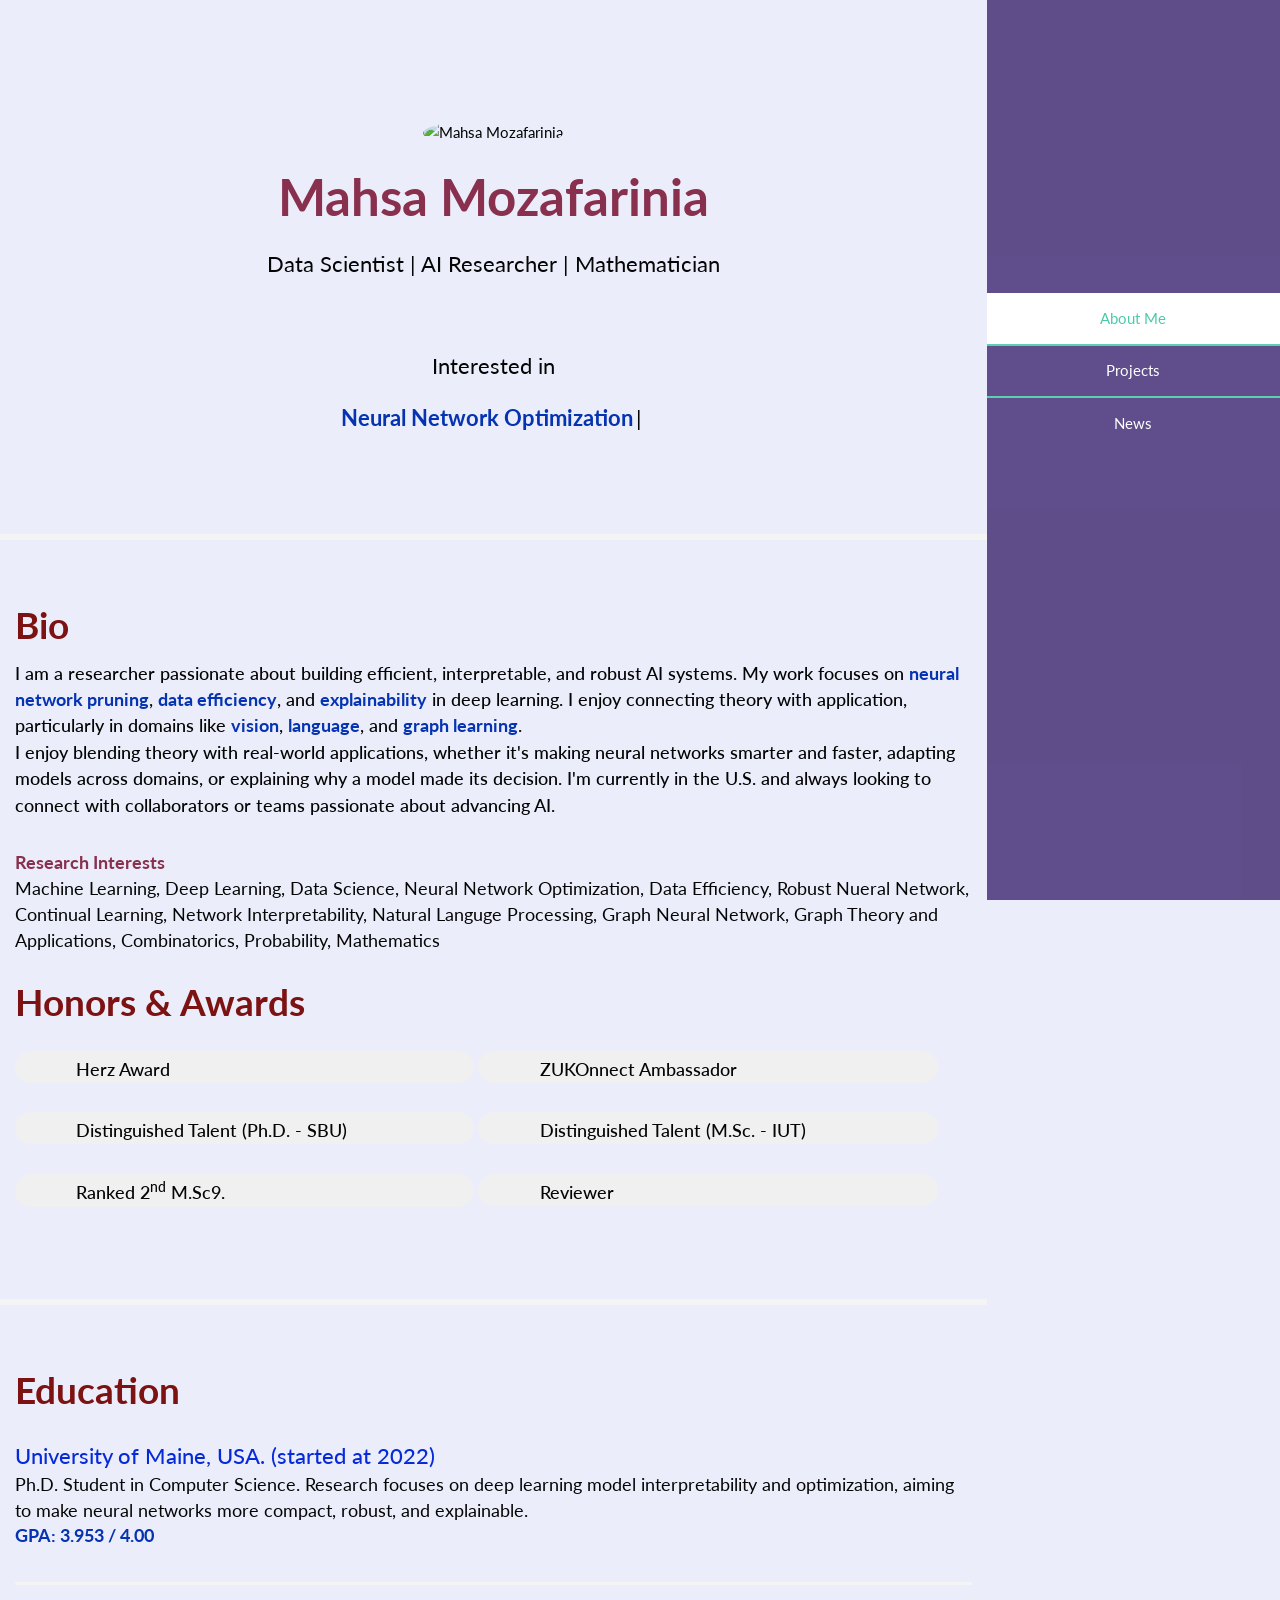
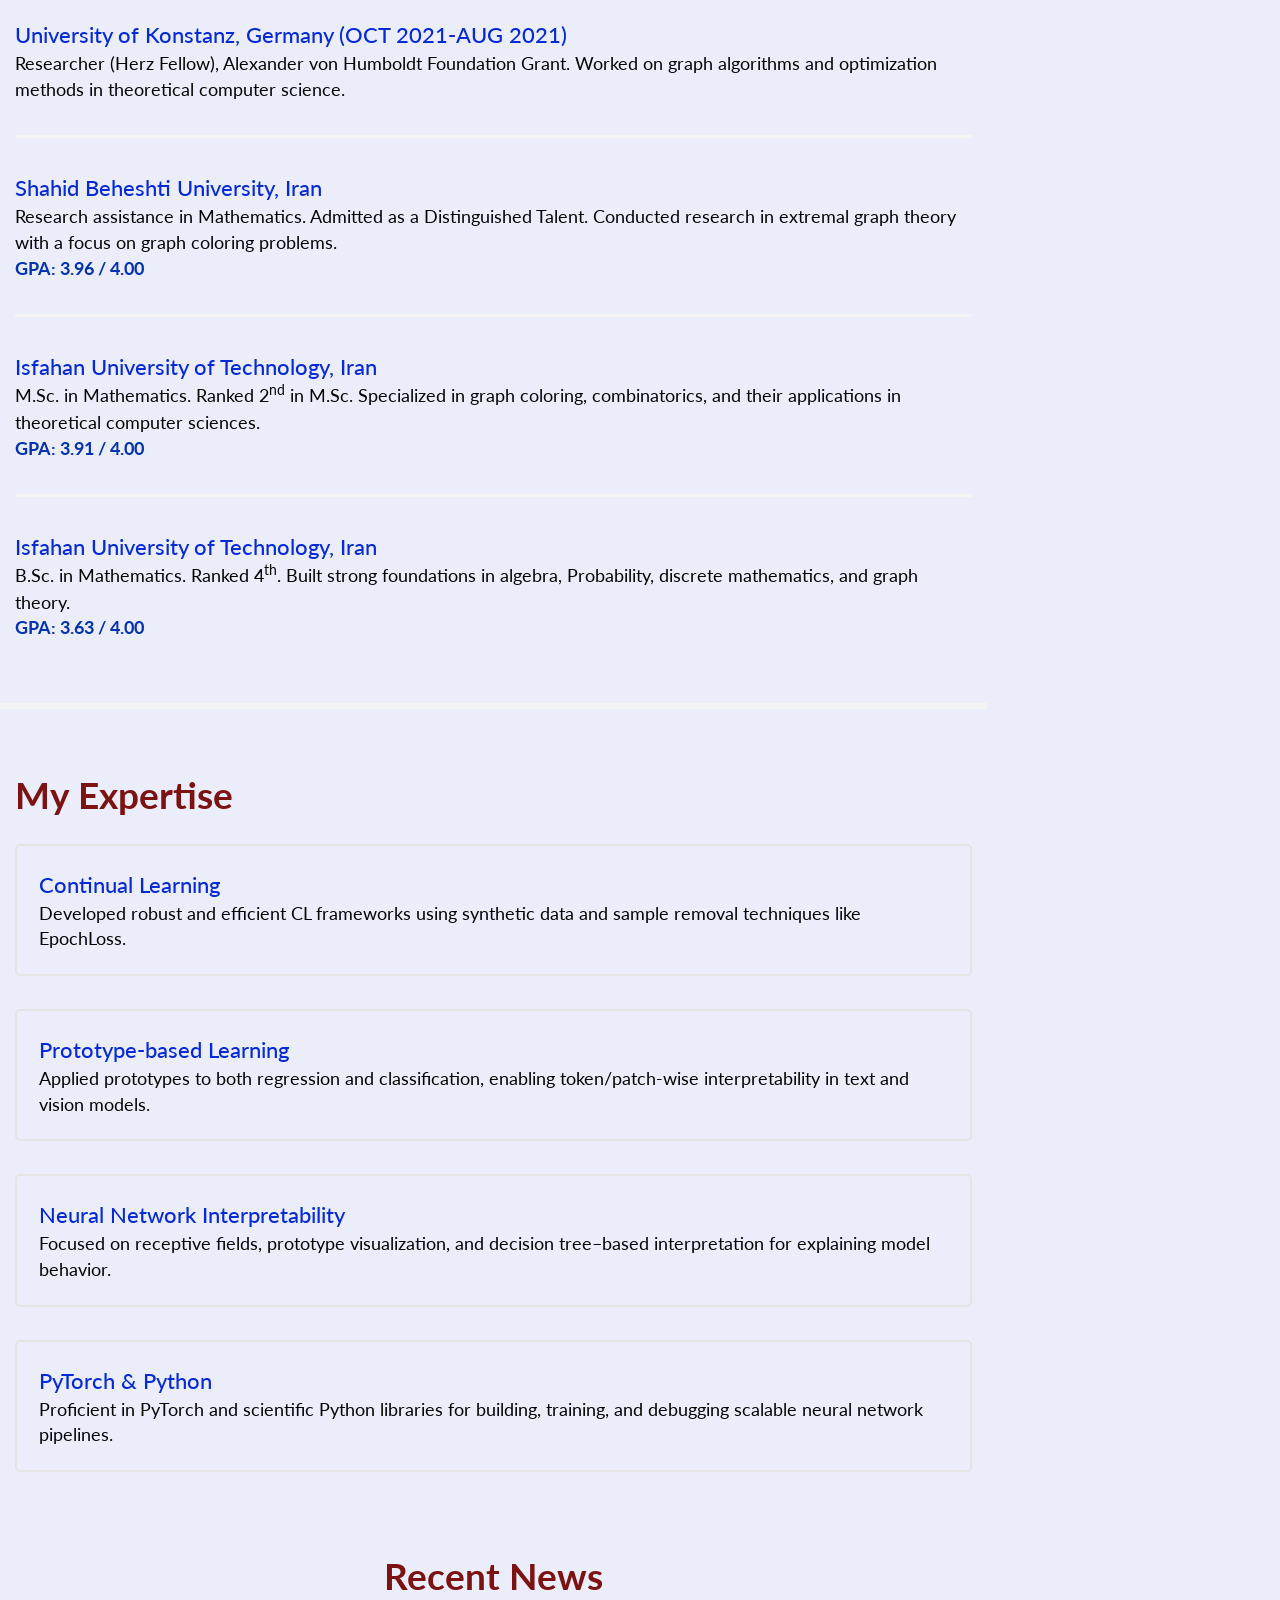
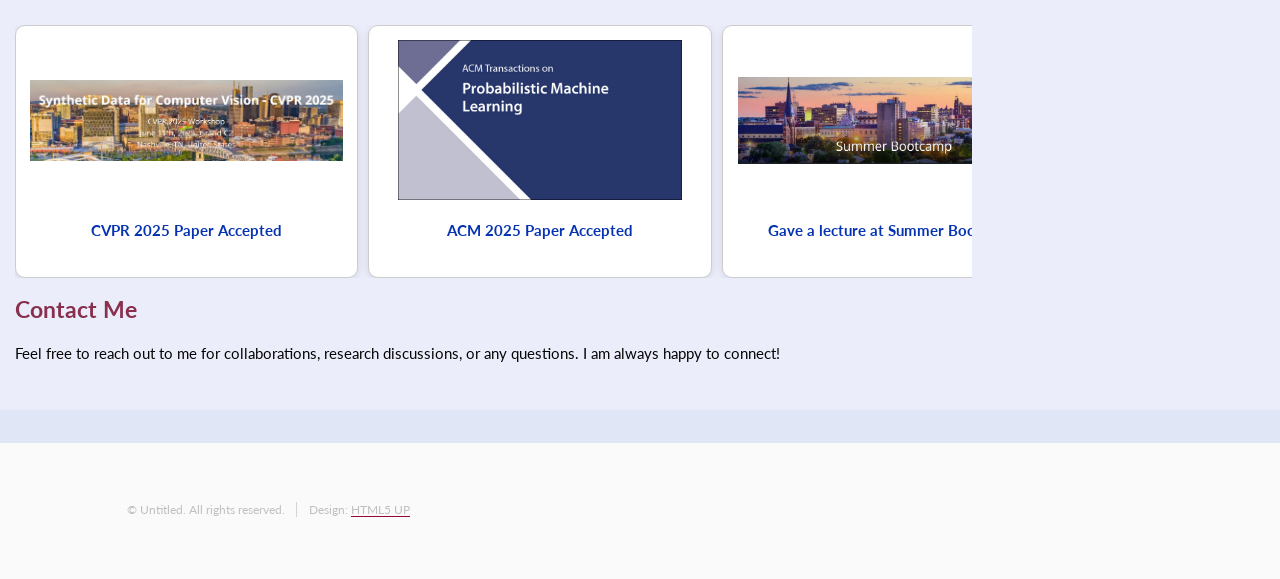
==== commit 5f9019fe: "d" ====
--- a/index.html
+++ b/index.html
@@ -399,7 +399,7 @@
 		<script>
 			const swiper = new Swiper(".myNewsSwiper", {
 				slidesPerView: 3,
-				spaceBetween: 15,
+				spaceBetween: 10,
 				loop: false,  // ✅ Important: prevents slide cutoff
 				navigation: {
 				nextEl: ".swiper-button-next",
--- a/assets/css/main.css
+++ b/assets/css/main.css
@@ -3462,8 +3462,9 @@
 
 	.myNewsSwiper {
 	width: 100%;
-	max-width: 1900px;  /* ✅ Controls how wide the slider can be */
+	max-width: 1350px;  /* ✅ Controls how wide the slider can be */
 	margin: 0 auto;    /* ✅ Centers it horizontally */
+	padding: 0 15px;
 	}
 #recent-news
 
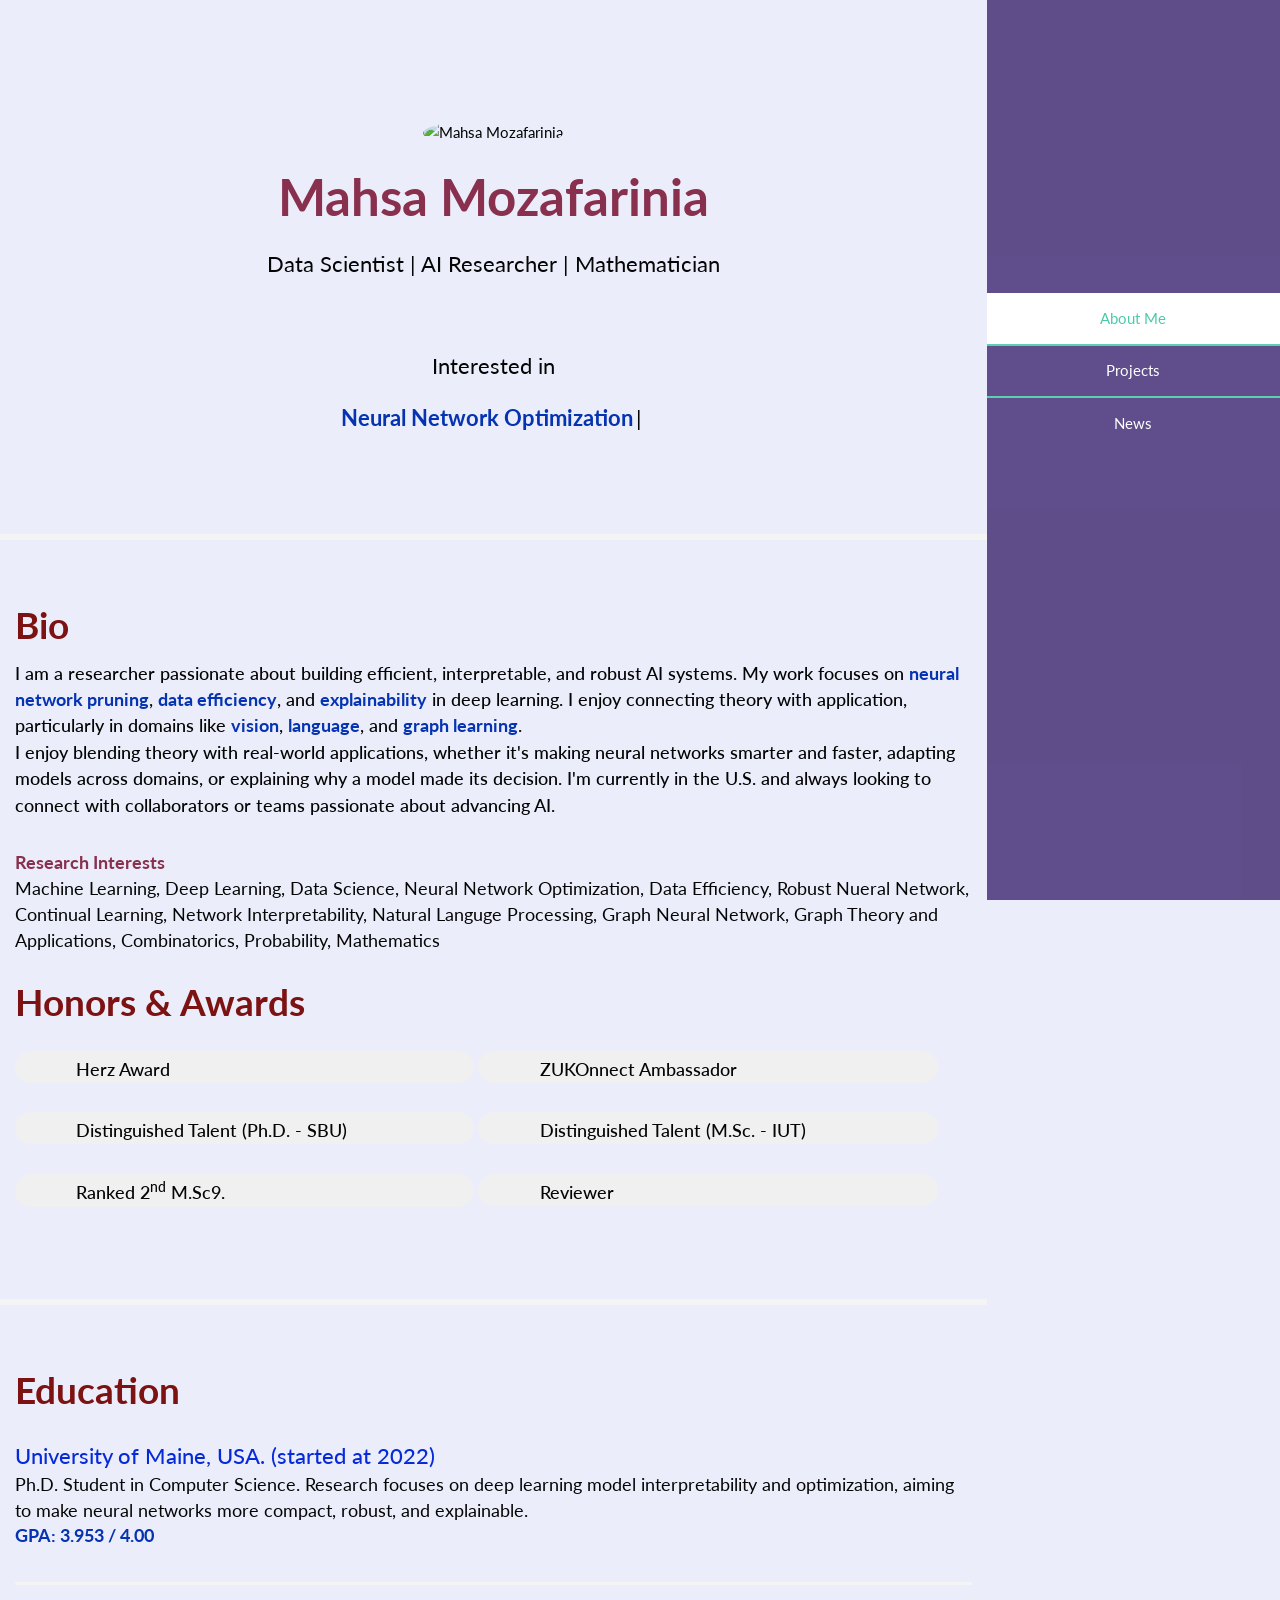
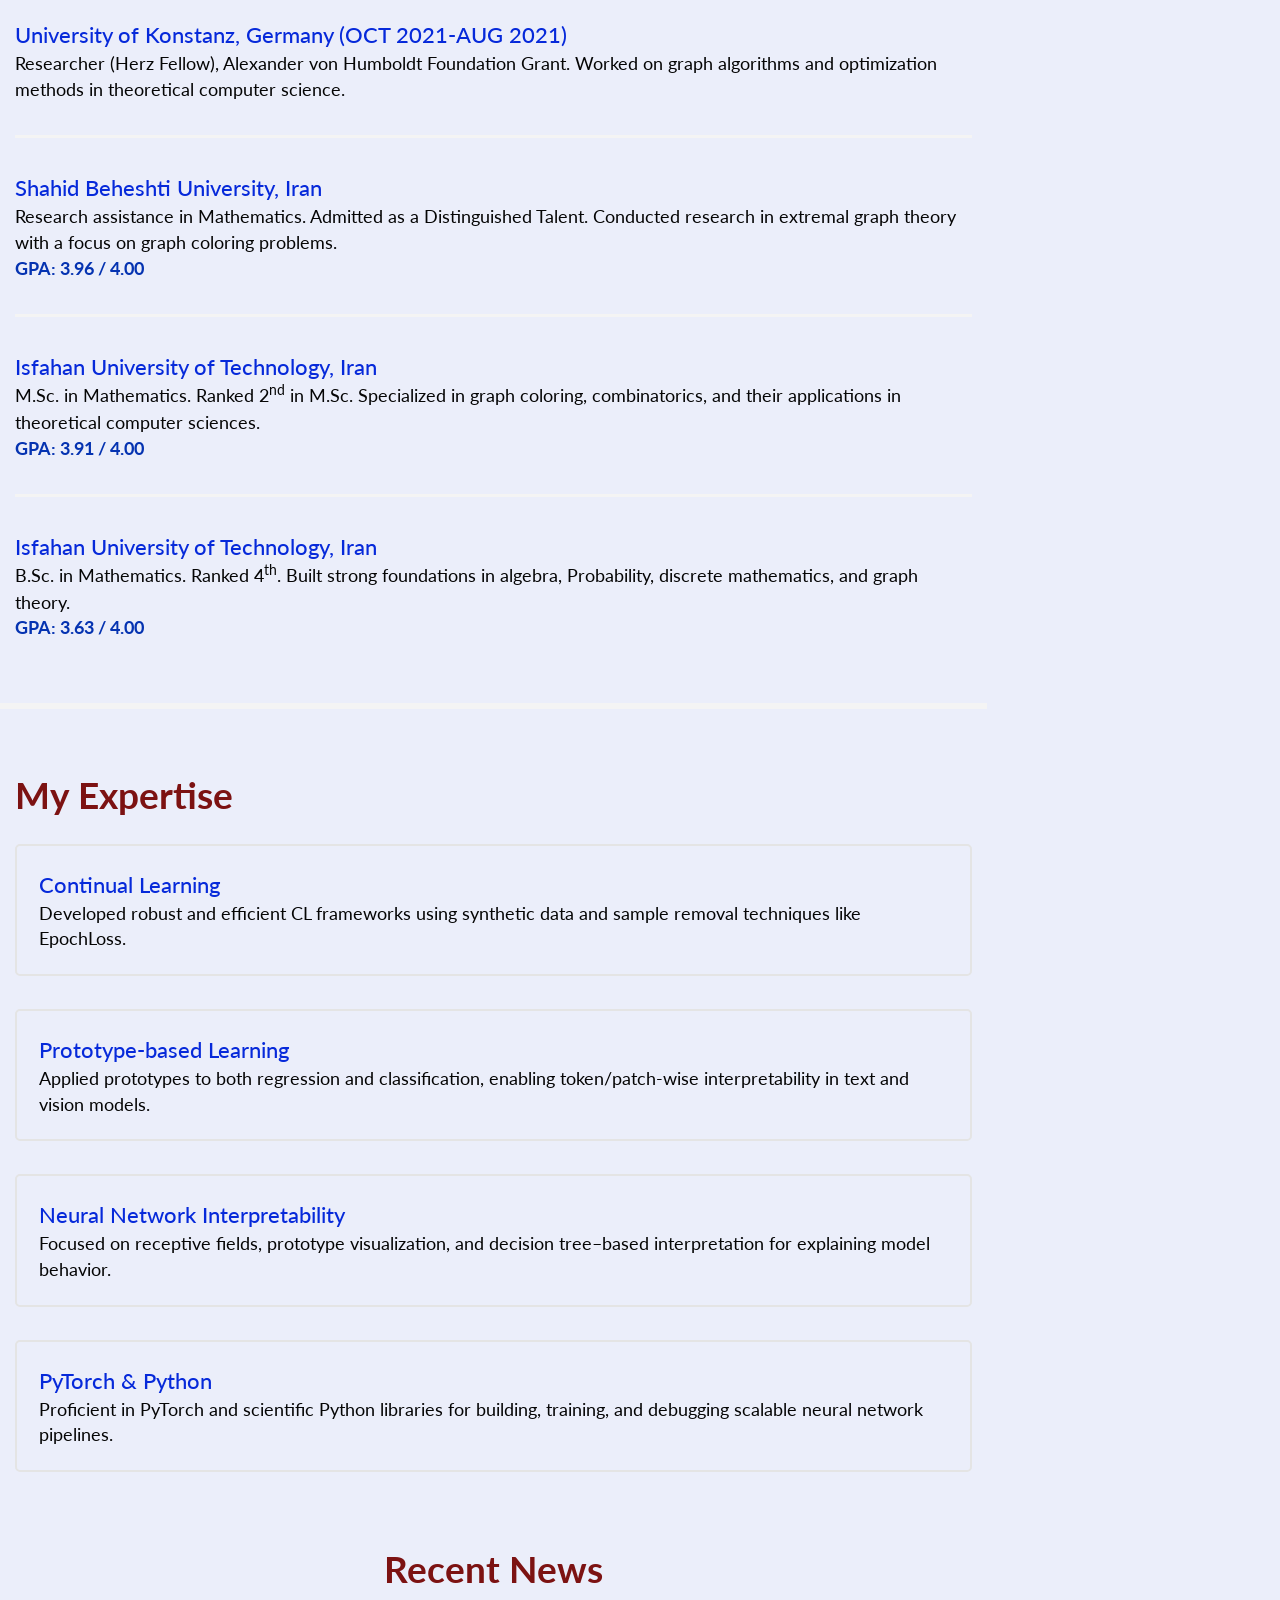
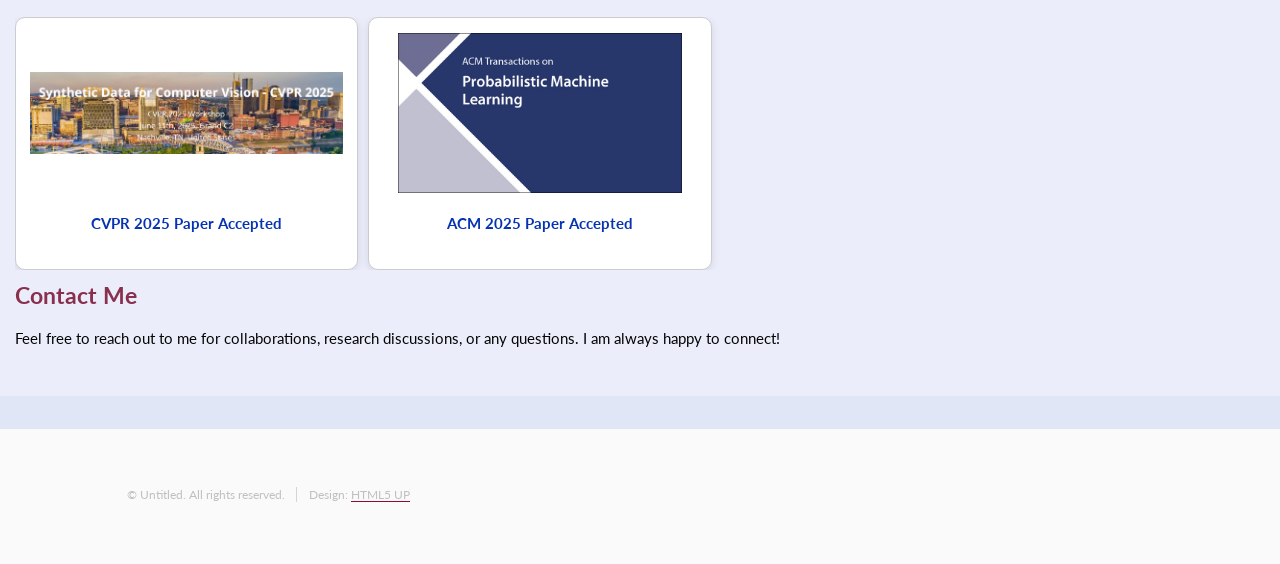
==== commit 92e958ea: "Update index.html" ====
--- a/index.html
+++ b/index.html
@@ -243,10 +243,10 @@
 									</div>
 
 									<!-- Slide 3 -->
-									<div class="swiper-slide">
+									<!-- <div class="swiper-slide">
 										<img src="images/Deeplearning_summer_bootcamp.jpg" alt="Award">
 										<p><strong>Gave a lecture at Summer Bootcamp</strong></p>
-									</div>
+									</div> -->
 								</div>
 								<!-- Arrows -->
 								<div class="swiper-button-next"></div>
--- a/assets/css/main.css
+++ b/assets/css/main.css
@@ -3435,7 +3435,7 @@
 	
 
 #recent-news {
-	margin: 1em auto;
+	margin: 0.5em auto;
 	text-align: center;
 	}
 
@@ -3461,10 +3461,11 @@
 	}
 
 	.myNewsSwiper {
+	flex-shrink: 0;	
 	width: 100%;
-	max-width: 1350px;  /* ✅ Controls how wide the slider can be */
+	max-width: 1200px;  /* ✅ Controls how wide the slider can be */
 	margin: 0 auto;    /* ✅ Centers it horizontally */
-	padding: 0 15px;
+	padding: 0 0px;
 	}
 #recent-news
 
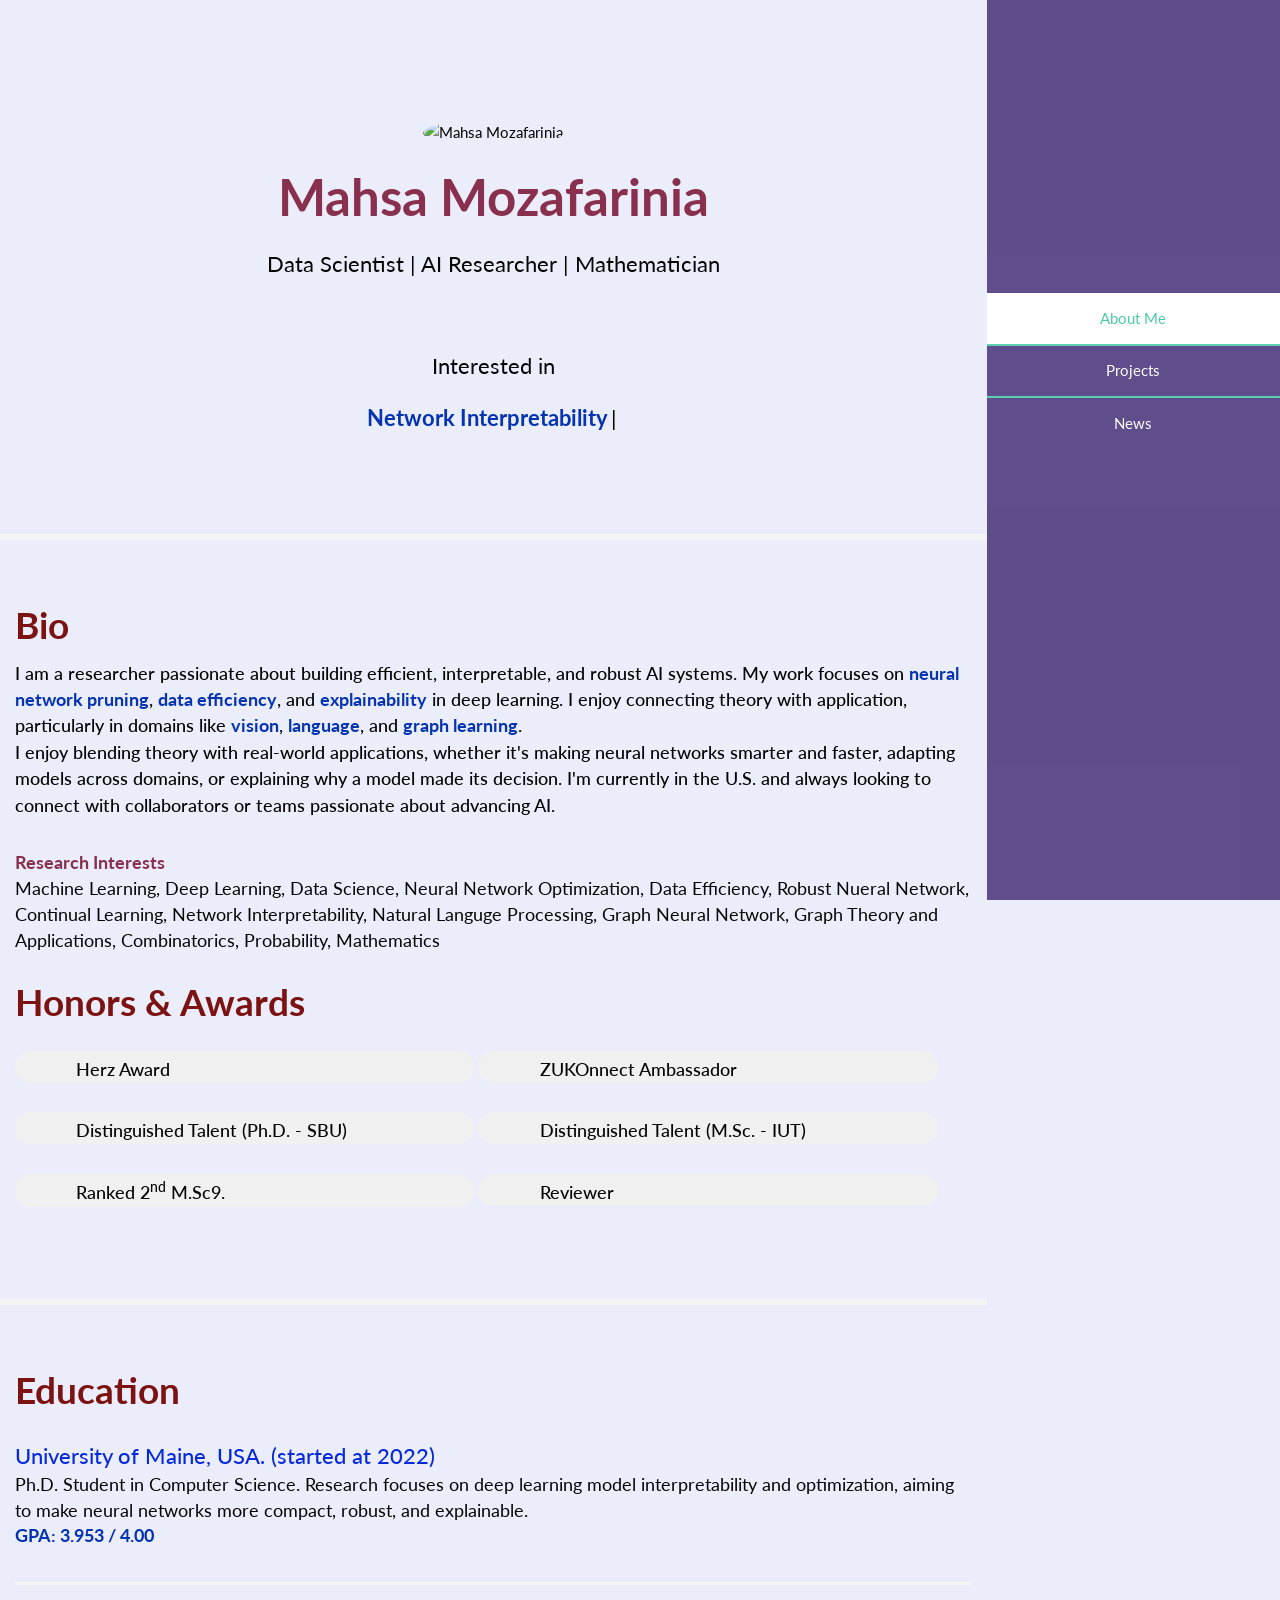
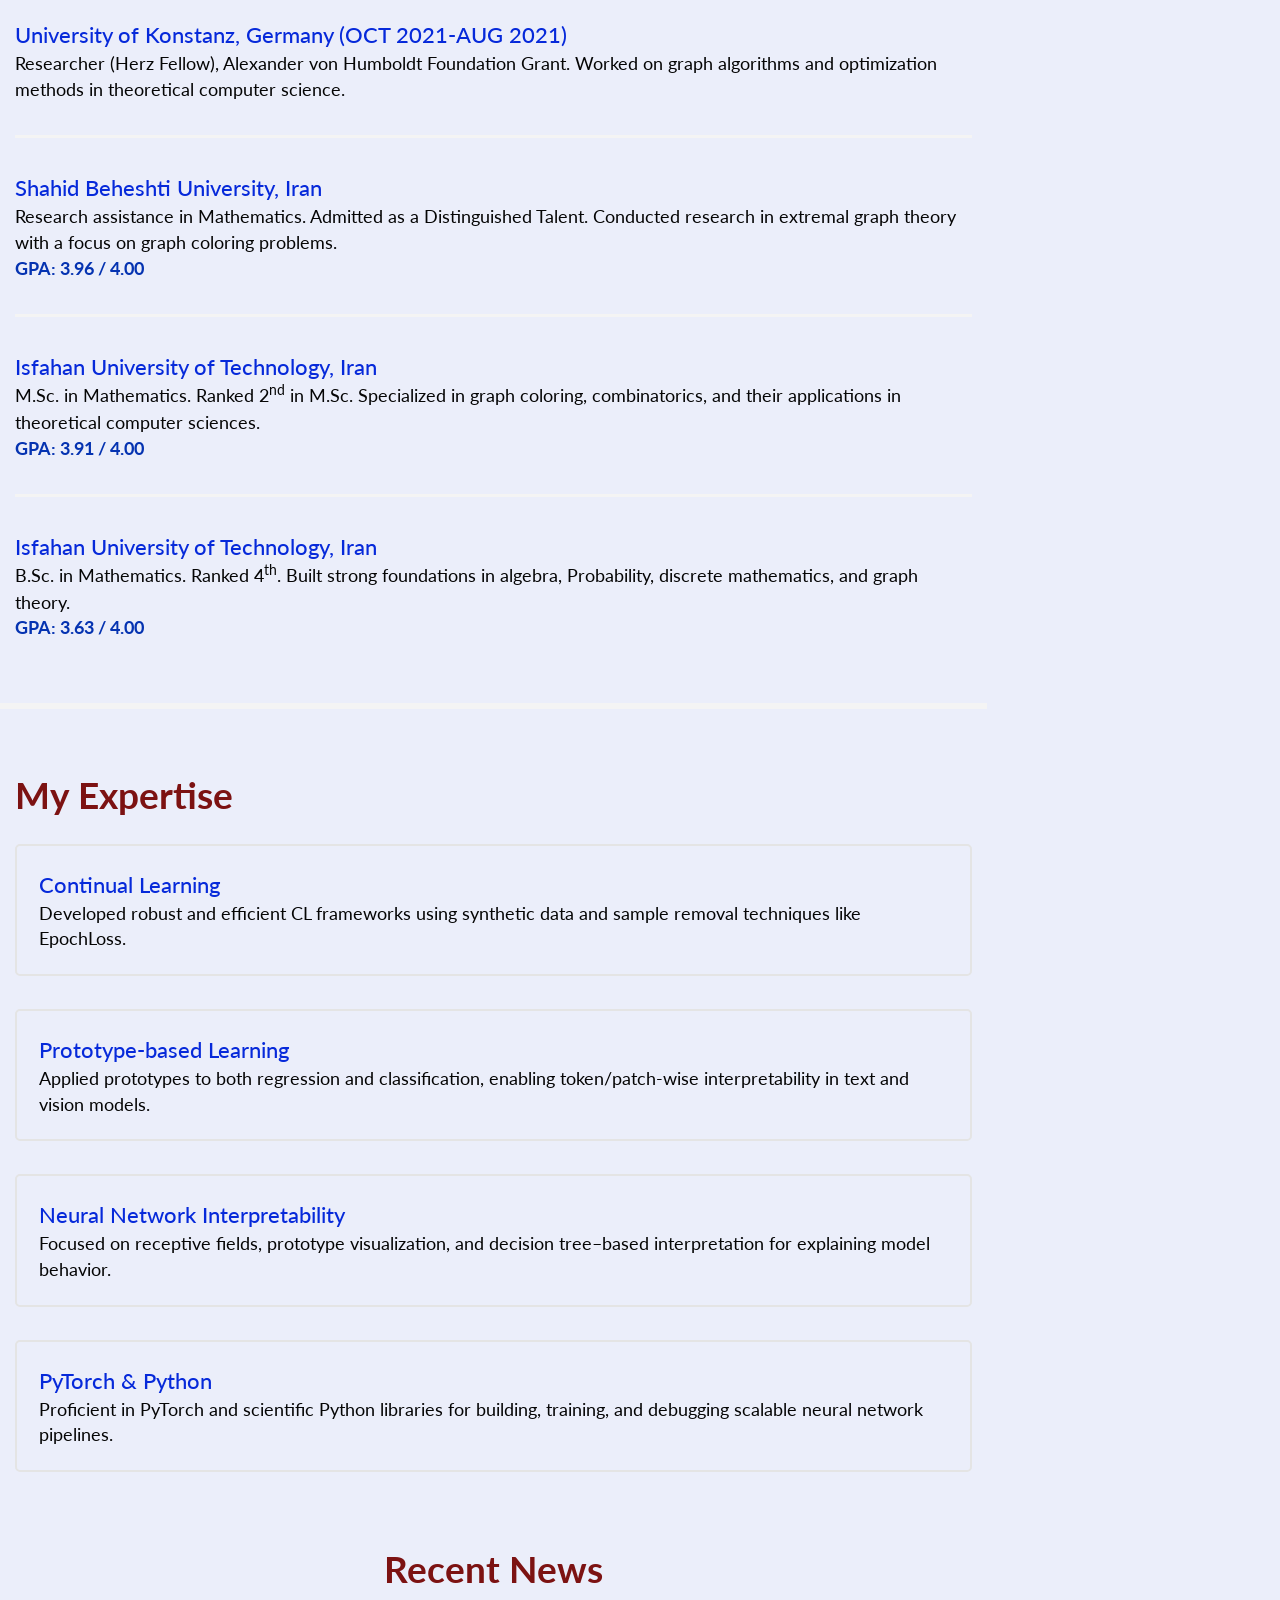
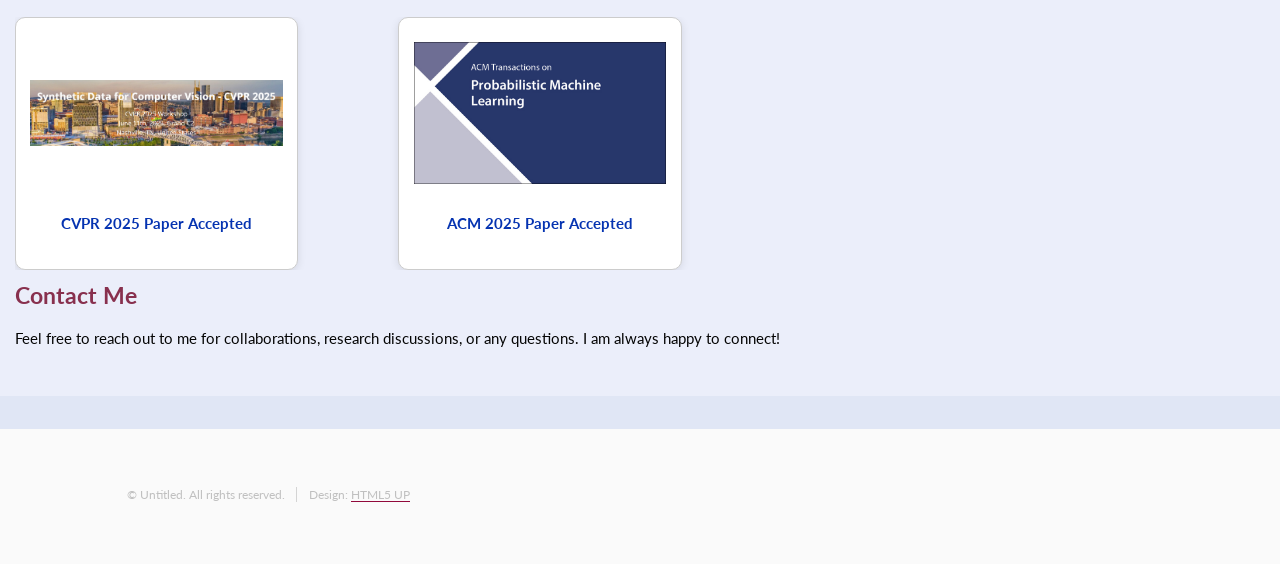
==== commit 92325225: "Update index.html" ====
--- a/index.html
+++ b/index.html
@@ -398,8 +398,8 @@
 		<script src="https://cdn.jsdelivr.net/npm/swiper@10/swiper-bundle.min.js"></script>
 		<script>
 			const swiper = new Swiper(".myNewsSwiper", {
-				slidesPerView: 3,
-				spaceBetween: 10,
+				slidesPerView: 2,
+				spaceBetween: 100,
 				loop: false,  // ✅ Important: prevents slide cutoff
 				navigation: {
 				nextEl: ".swiper-button-next",
--- a/assets/css/main.css
+++ b/assets/css/main.css
@@ -3464,7 +3464,7 @@
 	flex-shrink: 0;	
 	width: 100%;
 	max-width: 1200px;  /* ✅ Controls how wide the slider can be */
-	margin: 0 auto;    /* ✅ Centers it horizontally */
+	margin: 20 auto;    /* ✅ Centers it horizontally */
 	padding: 0 0px;
 	}
 #recent-news
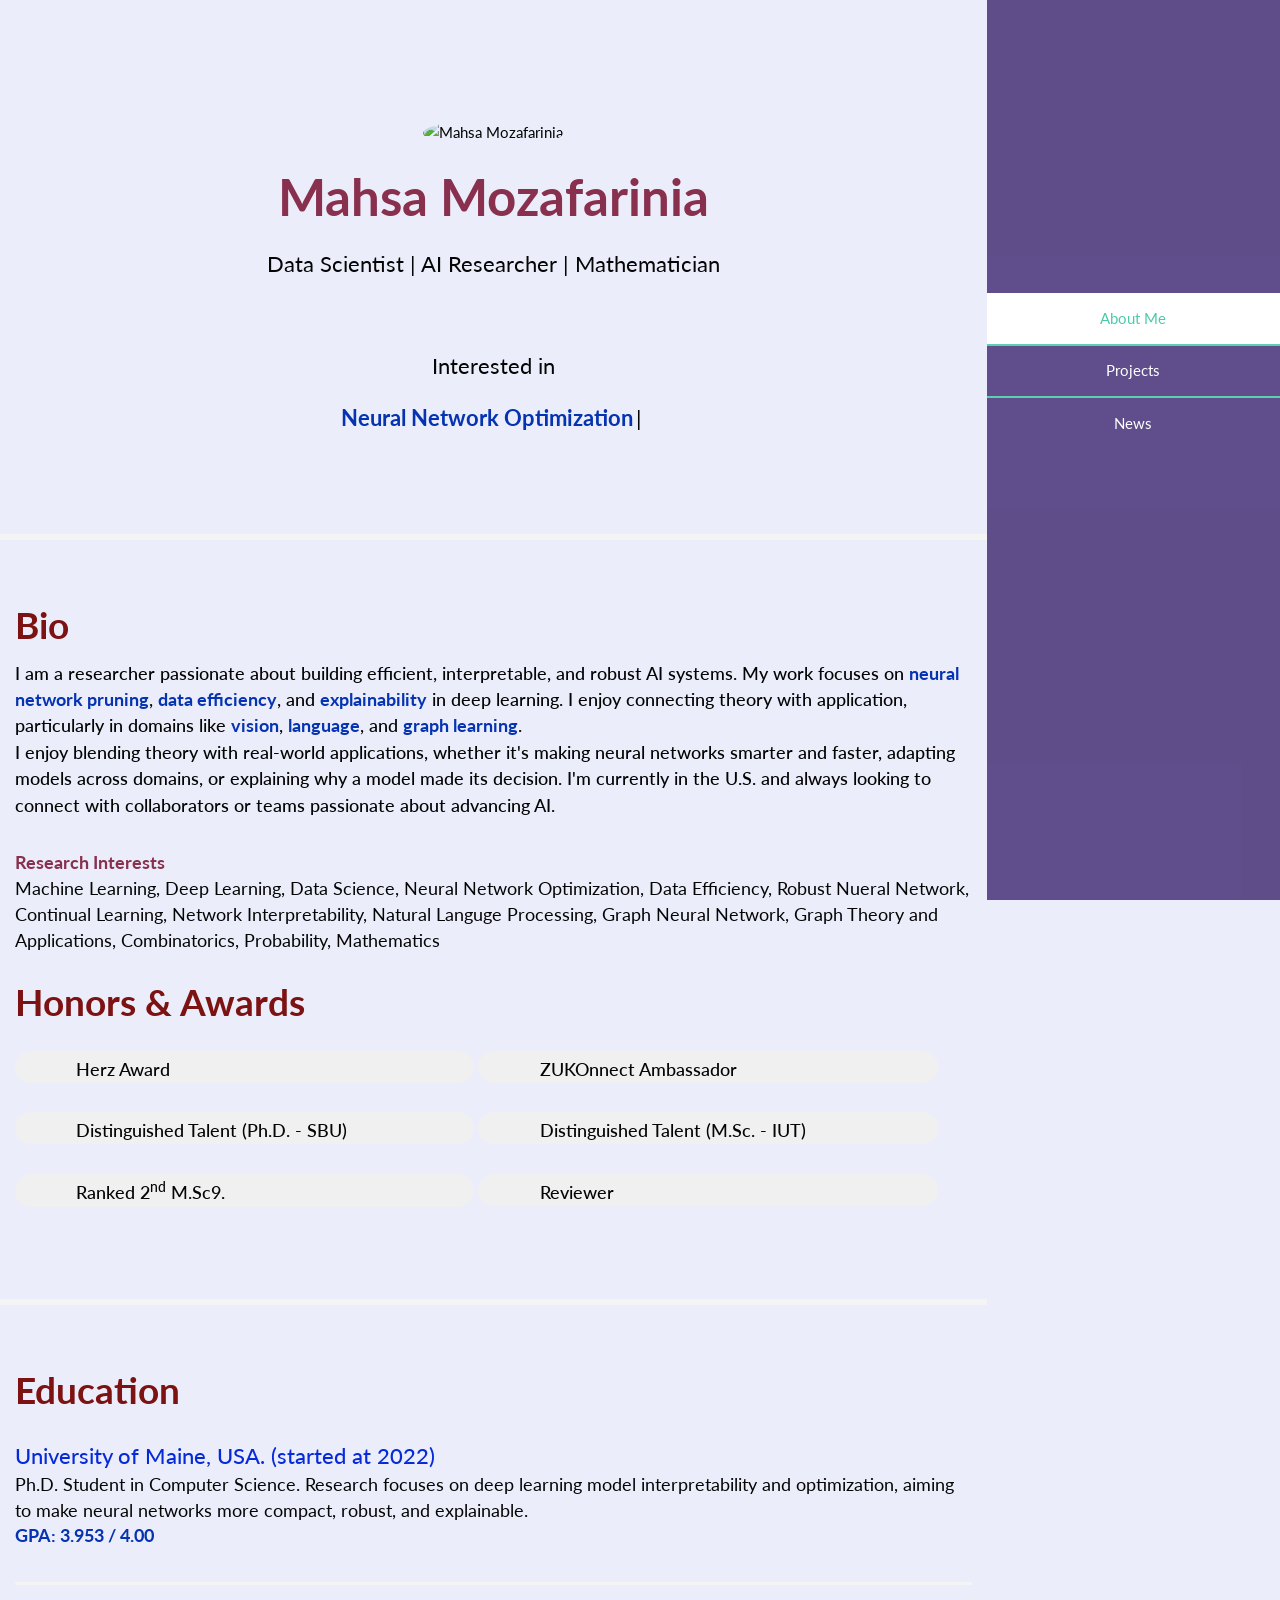
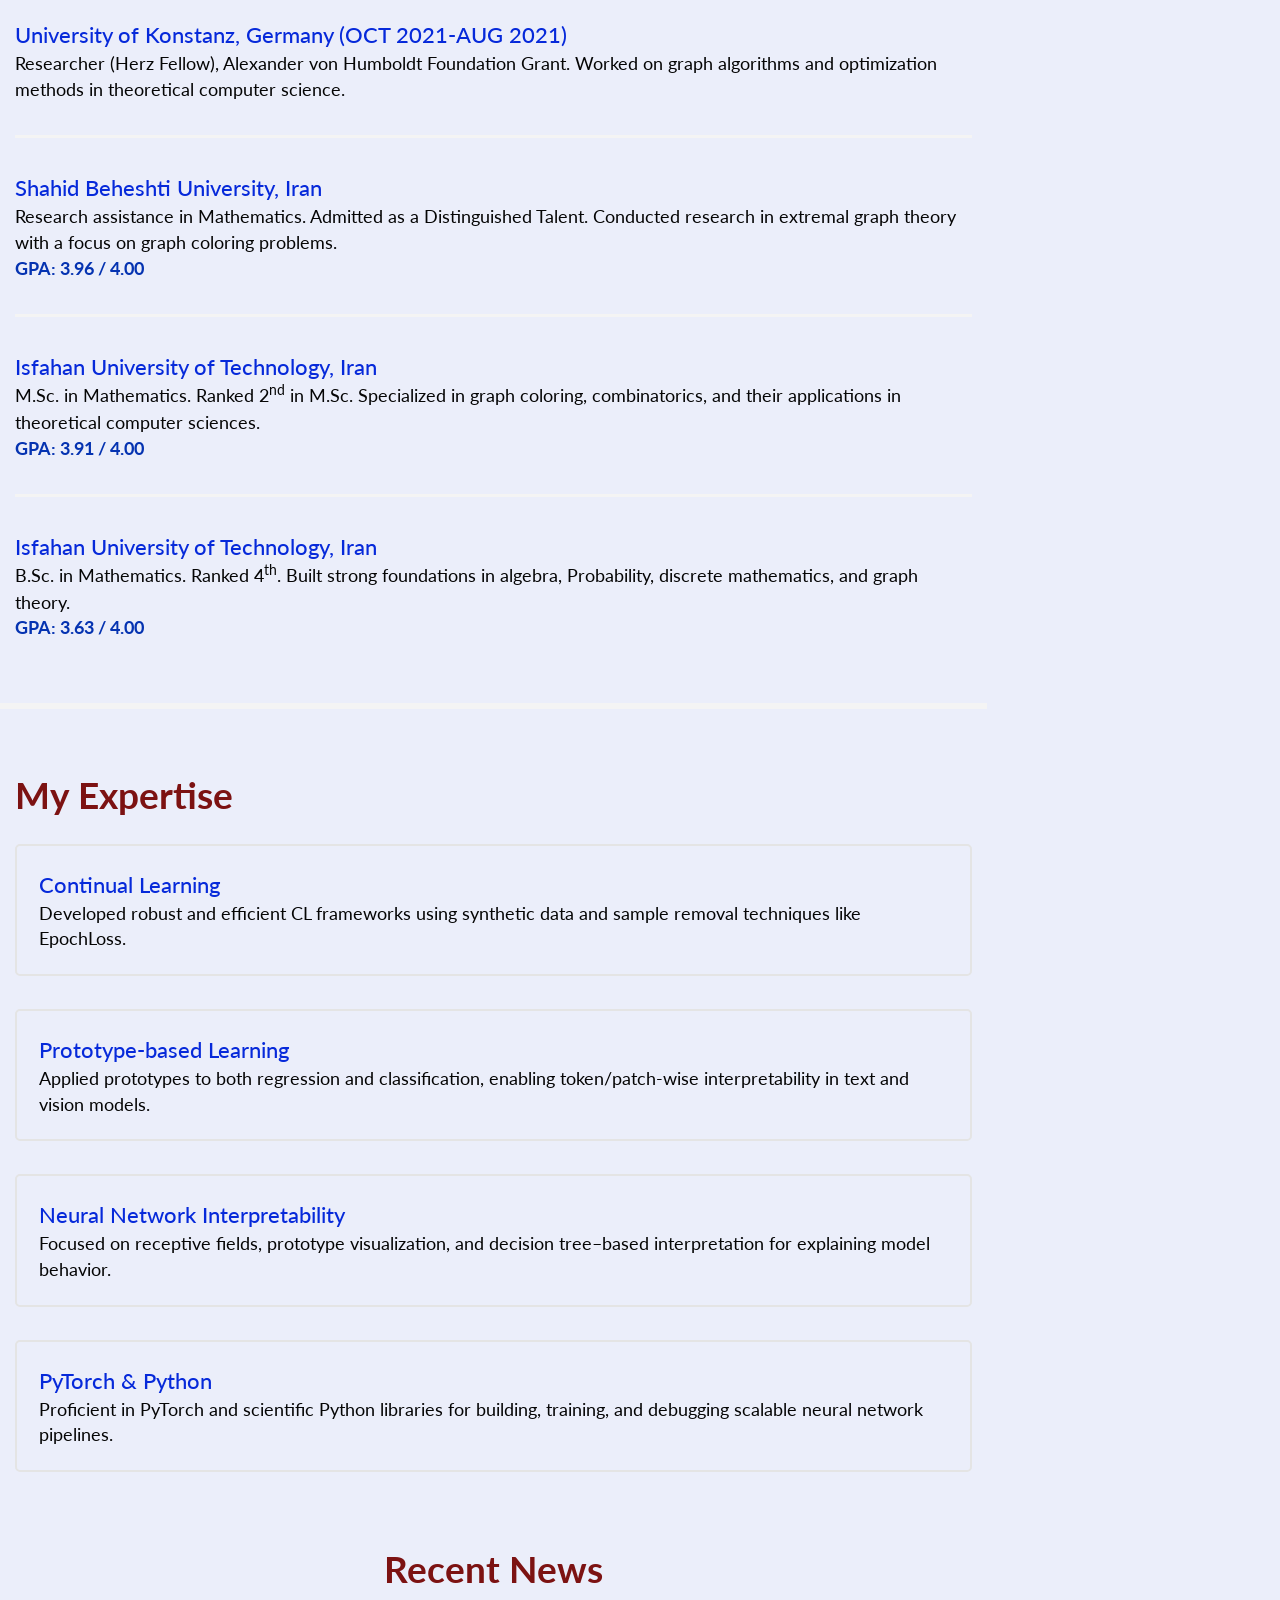
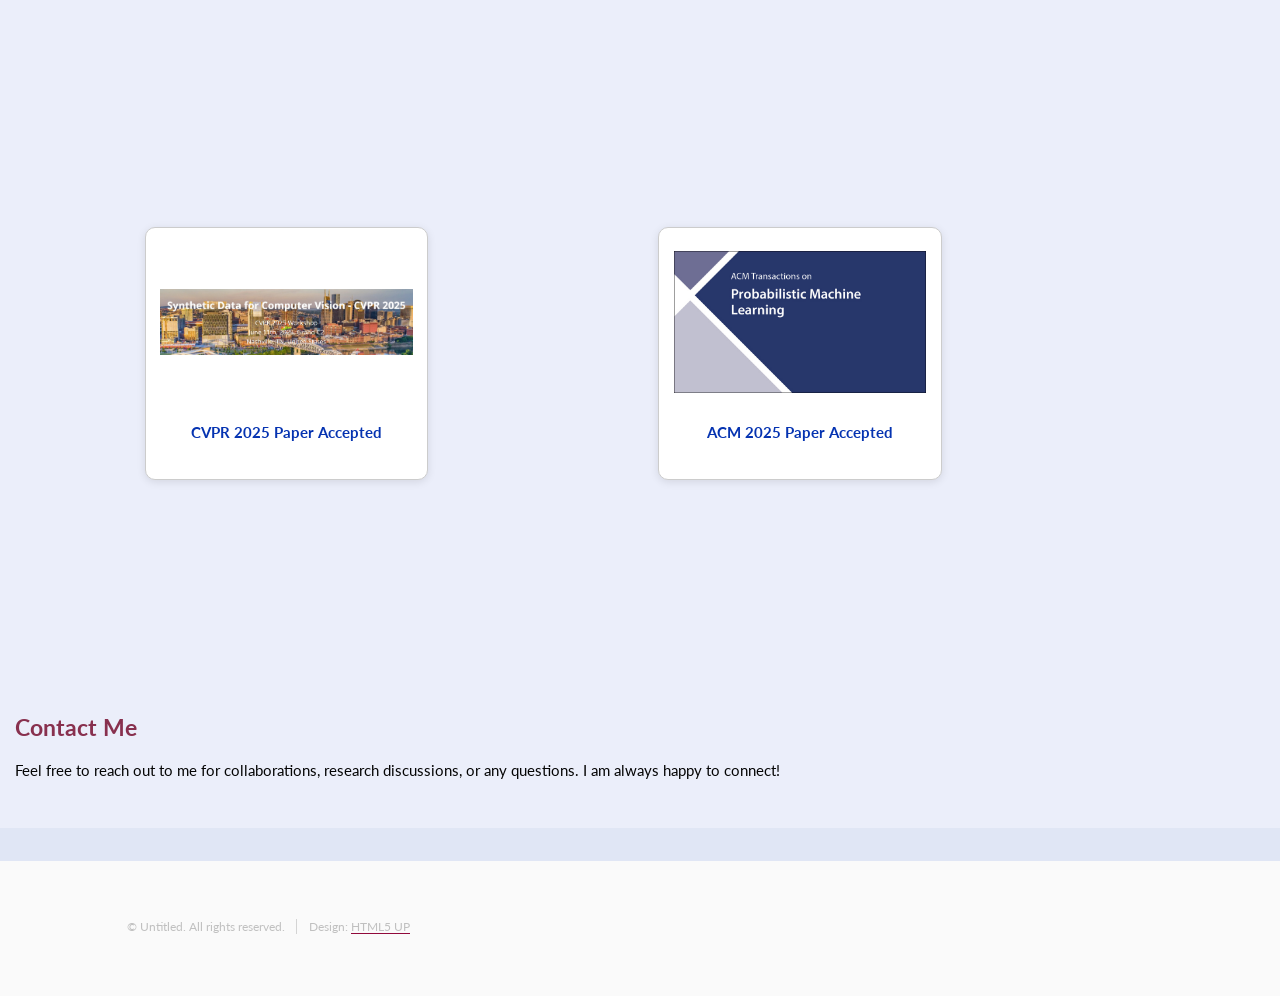
==== commit ad511c90: "changes" ====
--- a/index.html
+++ b/index.html
@@ -243,10 +243,10 @@
 									</div>
 
 									<!-- Slide 3 -->
-									<!-- <div class="swiper-slide">
+									<div class="swiper-slide">
 										<img src="images/Deeplearning_summer_bootcamp.jpg" alt="Award">
 										<p><strong>Gave a lecture at Summer Bootcamp</strong></p>
-									</div> -->
+									</div> 
 								</div>
 								<!-- Arrows -->
 								<div class="swiper-button-next"></div>
--- a/assets/css/main.css
+++ b/assets/css/main.css
@@ -3445,6 +3445,7 @@
 	border-radius: 10px;
 	padding: 1em;
 	box-shadow: 0 2px 8px rgba(0,0,0,0.1);
+	margin: 130px;
 	}
 
 	.myNewsSwiper img {
@@ -3464,7 +3465,7 @@
 	flex-shrink: 0;	
 	width: 100%;
 	max-width: 1200px;  /* ✅ Controls how wide the slider can be */
-	margin: 20 auto;    /* ✅ Centers it horizontally */
+	margin: 100px;    /* ✅ Centers it horizontally */
 	padding: 0 0px;
 	}
 #recent-news
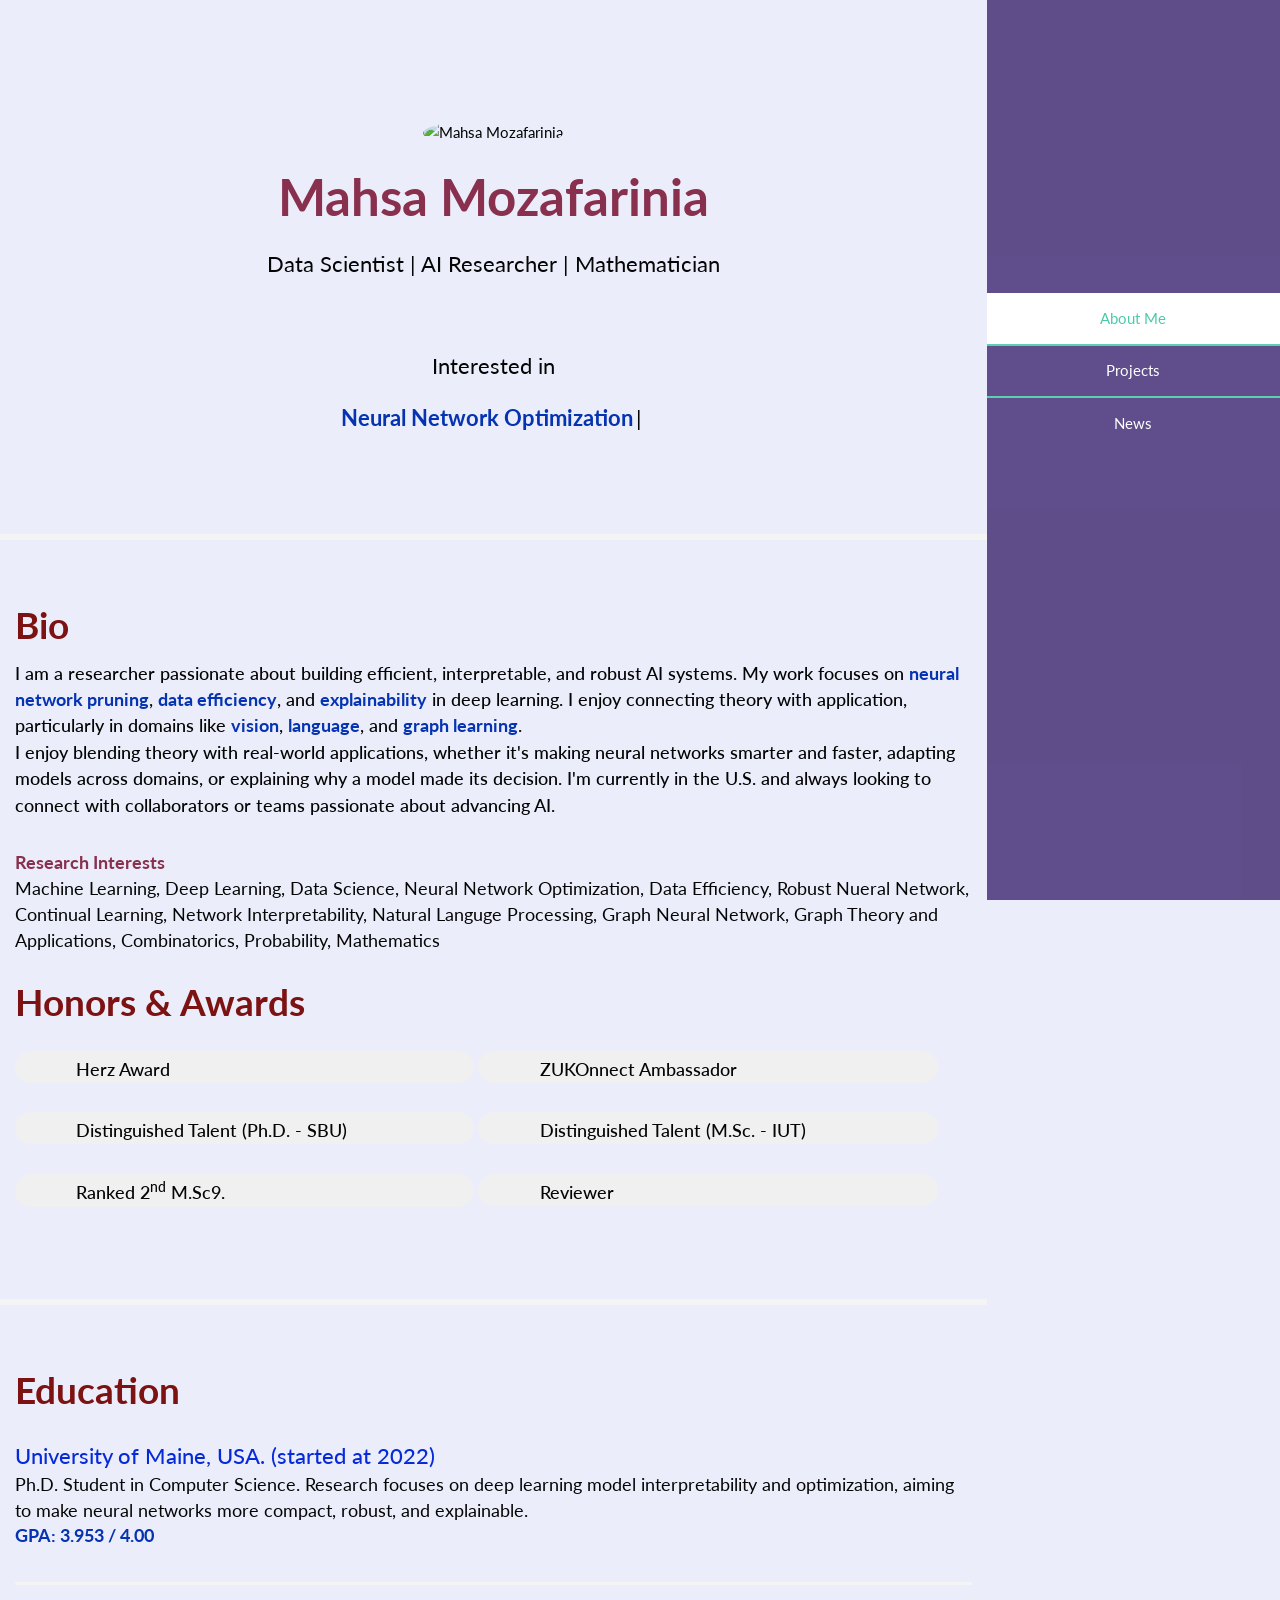
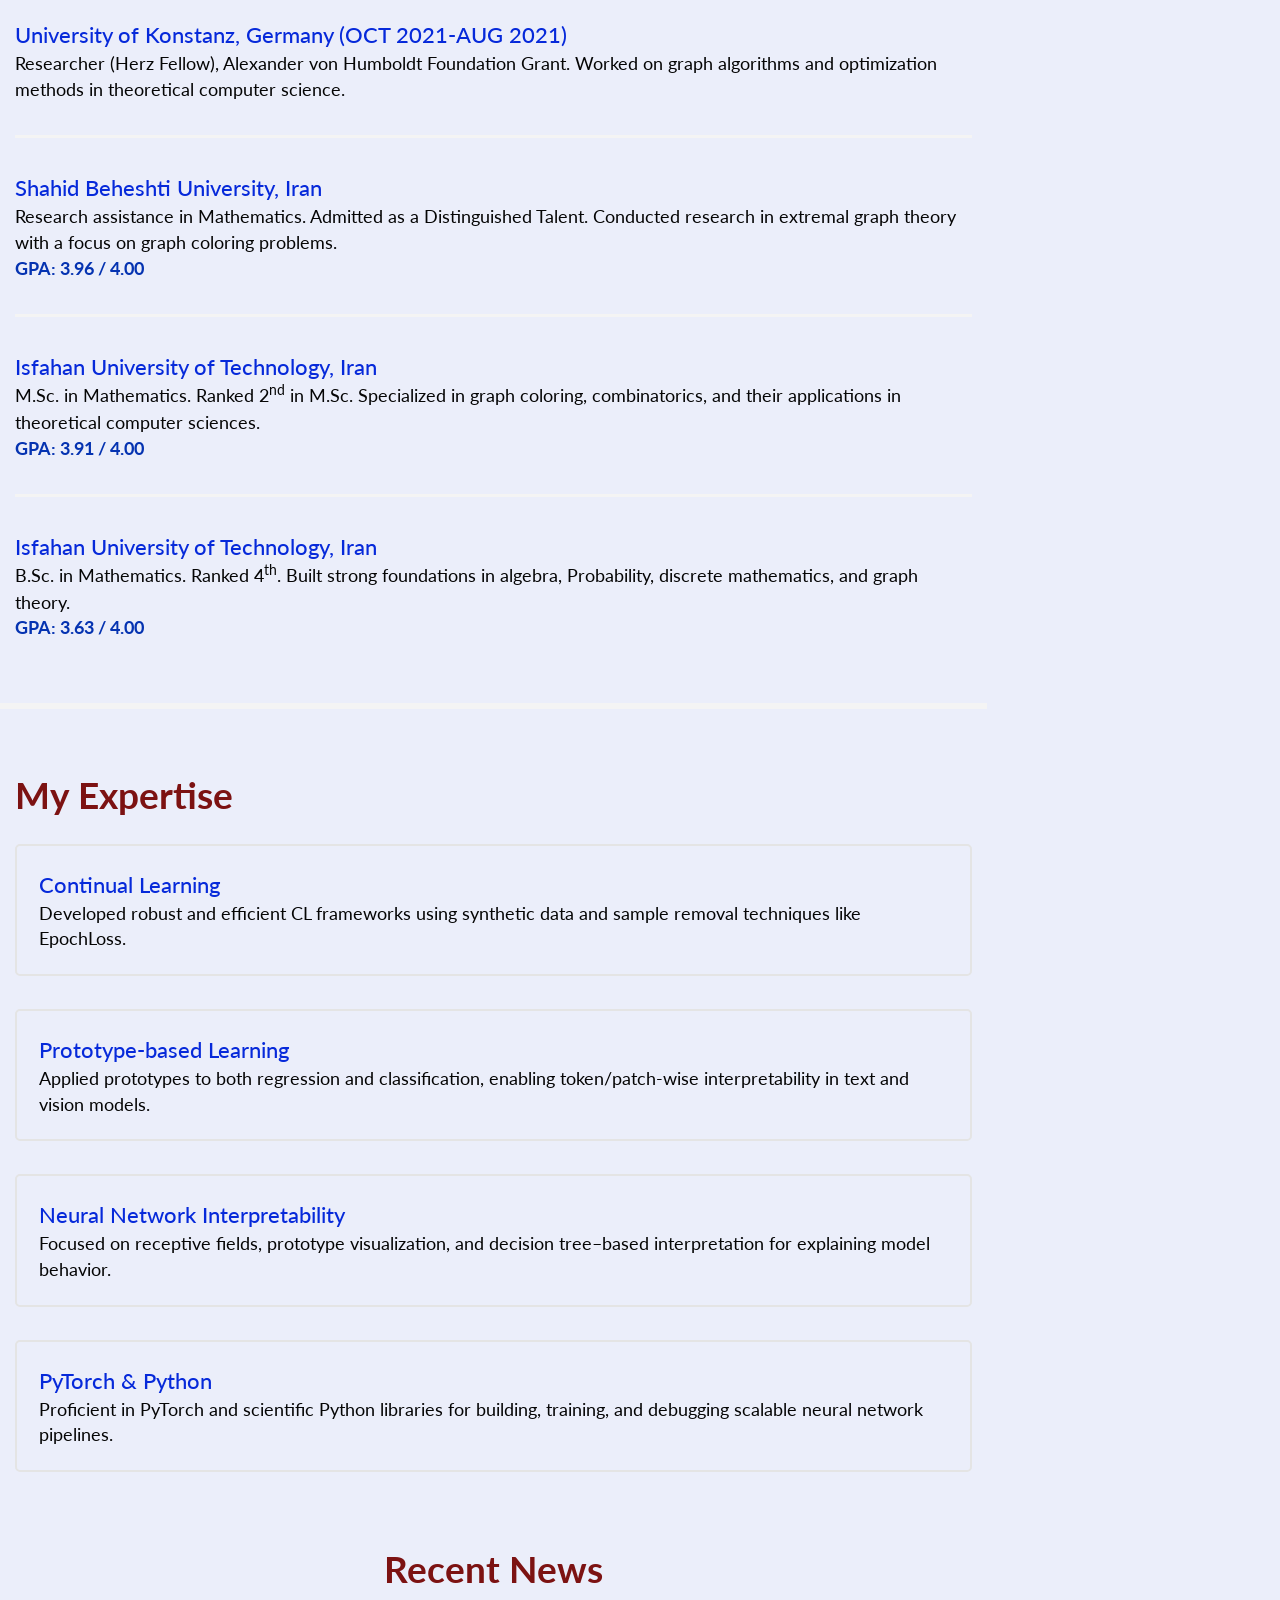
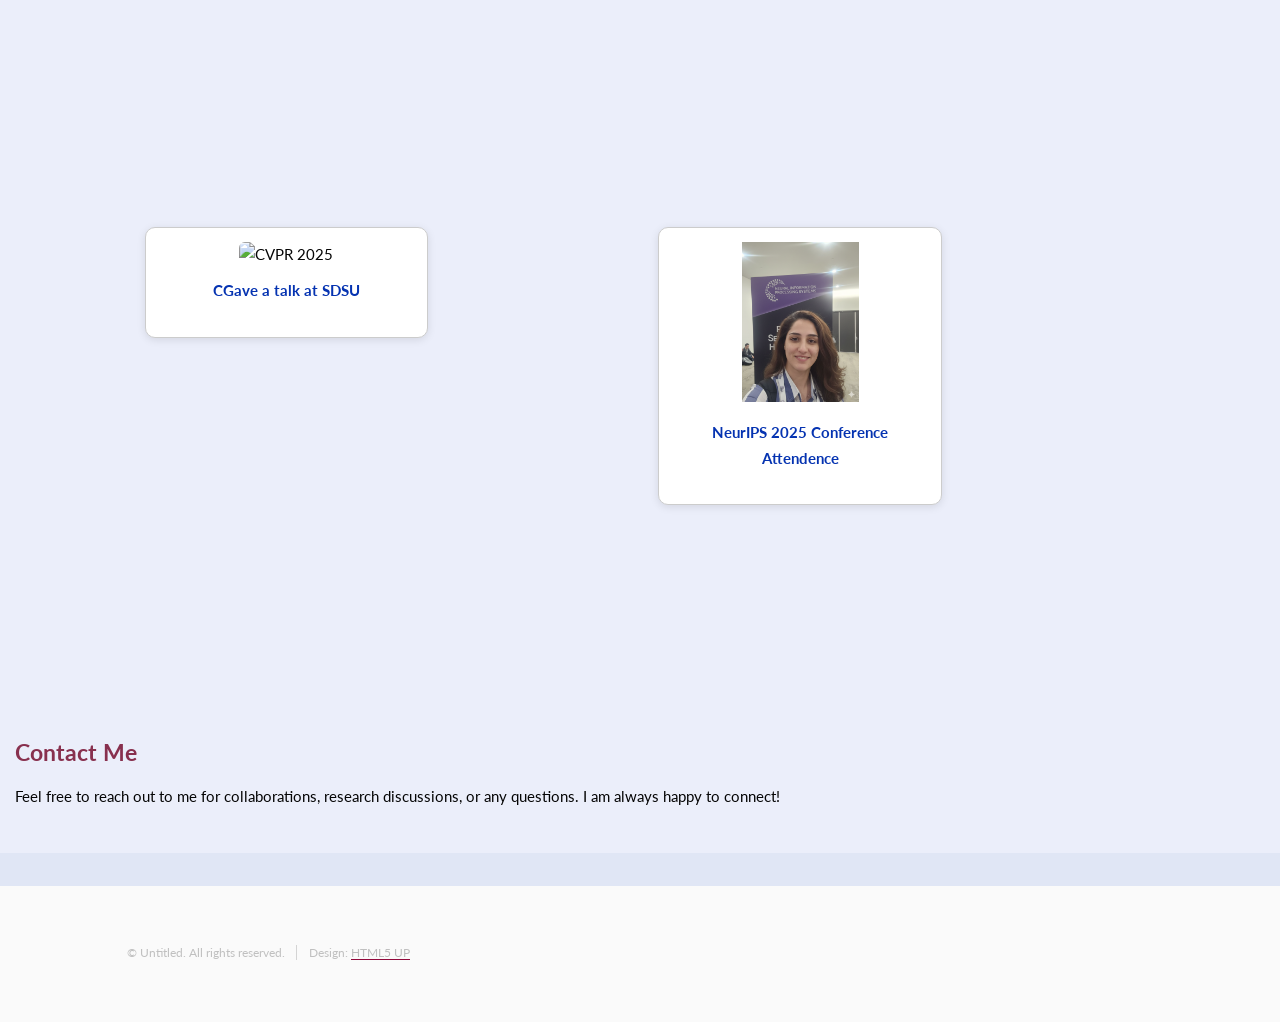
==== commit 080de2fb: "c" ====
--- a/index.html
+++ b/index.html
@@ -232,21 +232,17 @@
 								<div class="swiper-wrapper">
 									<!-- Slide 1 -->
 									<div class="swiper-slide">
-										<img src="images/CVPR_workshop.jpg" alt="CVPR 2025">
-										<p><strong>CVPR 2025 Paper Accepted</strong></p>
+										<img src="images/SDSU_talk.HEIC" alt="CVPR 2025">
+										<p><strong>CGave a talk at SDSU</strong></p>
 									</div>
 
 									<!-- Slide 2 -->
 									<div class="swiper-slide">
-										<img src="images/ACM.jpg" alt="New Member">
-										<p><strong>ACM 2025 Paper Accepted </strong></p>
+										<img src="images/NeurIPS.png" alt="New Member">
+										<p><strong>NeurIPS 2025 Conference Attendence</strong></p>
 									</div>
 
-									<!-- Slide 3 -->
-									<div class="swiper-slide">
-										<img src="images/Deeplearning_summer_bootcamp.jpg" alt="Award">
-										<p><strong>Gave a lecture at Summer Bootcamp</strong></p>
-									</div> 
+
 								</div>
 								<!-- Arrows -->
 								<div class="swiper-button-next"></div>
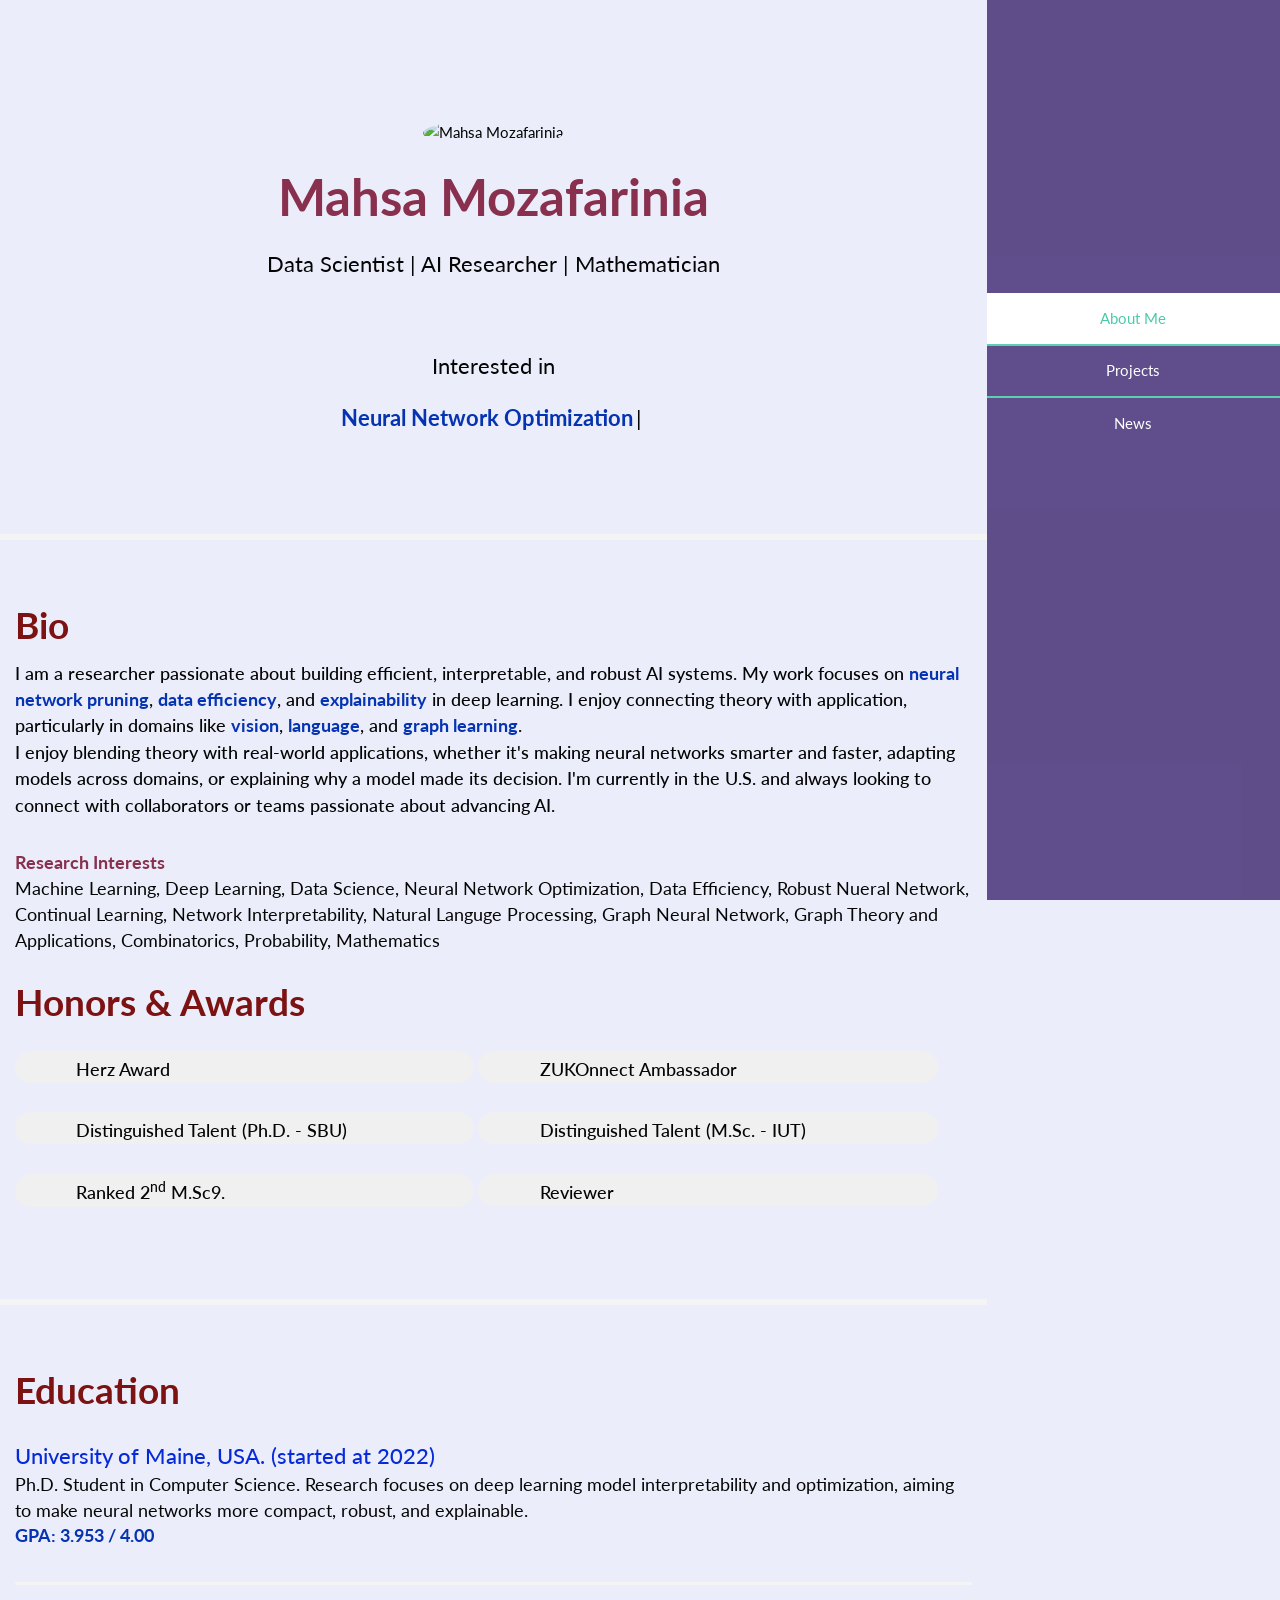
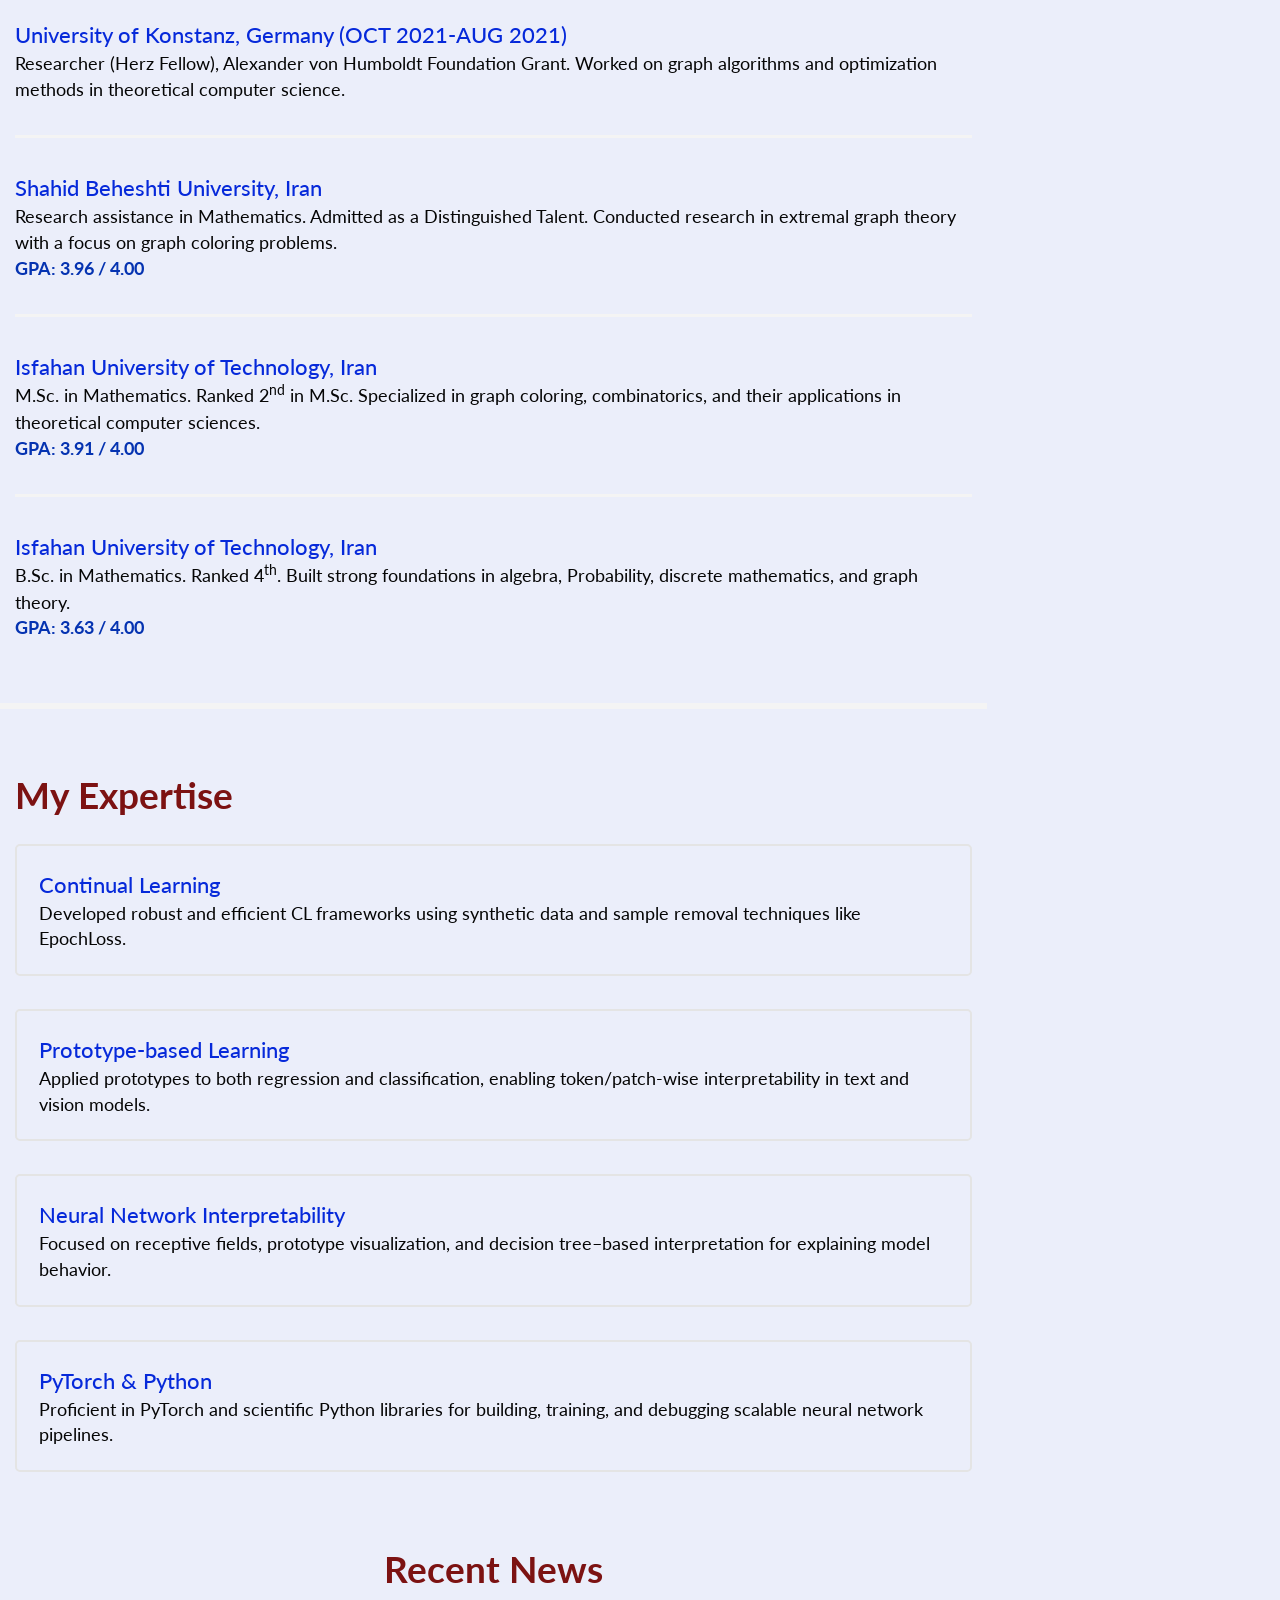
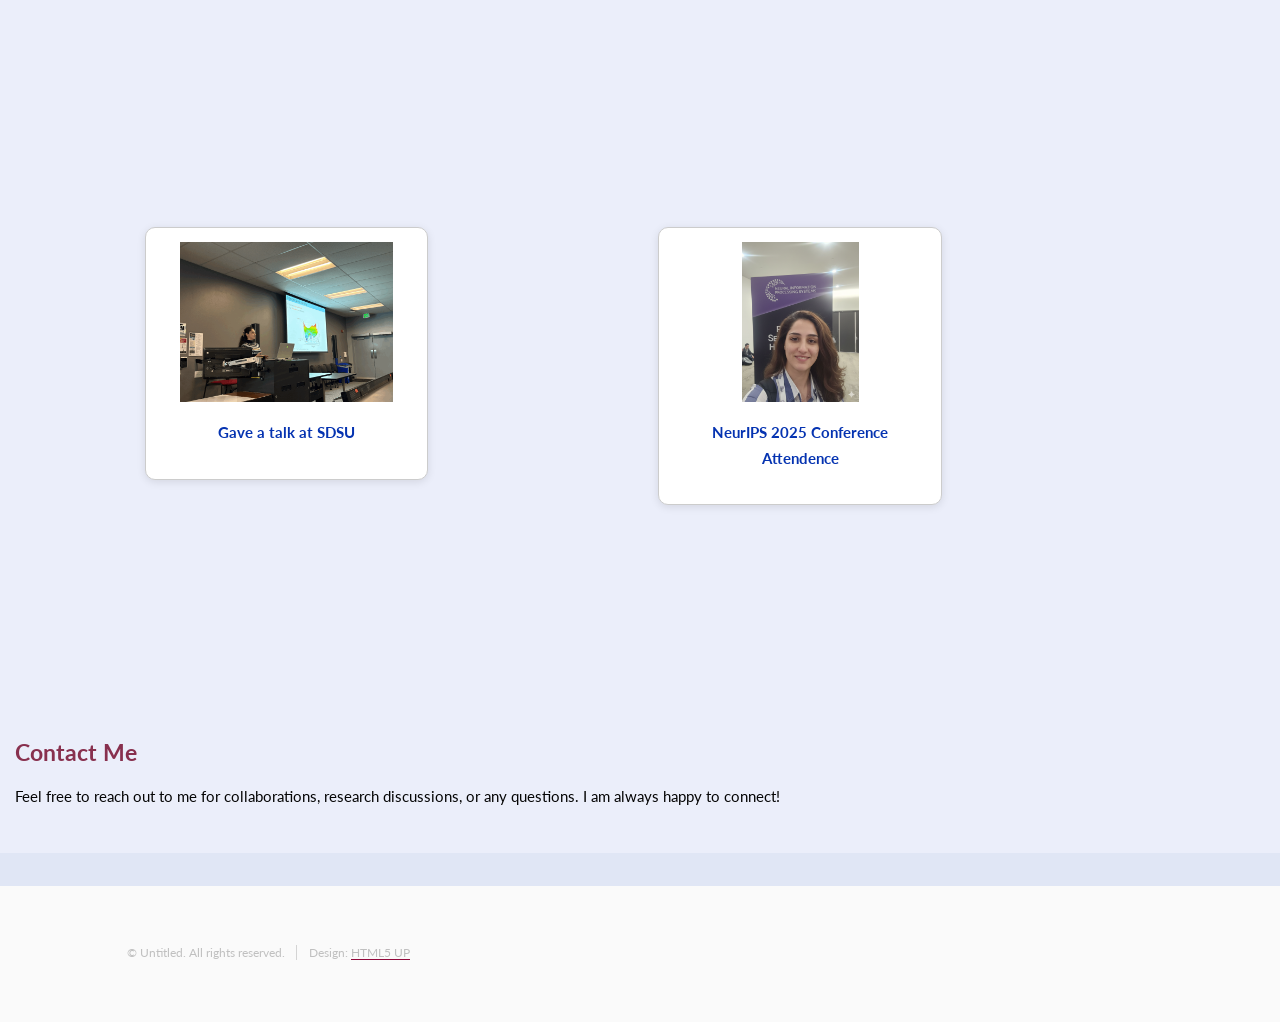
==== commit 8c629a9f: "fixing a typo" ====
--- a/index.html
+++ b/index.html
@@ -232,8 +232,8 @@
 								<div class="swiper-wrapper">
 									<!-- Slide 1 -->
 									<div class="swiper-slide">
-										<img src="images/SDSU_talk.HEIC" alt="CVPR 2025">
-										<p><strong>CGave a talk at SDSU</strong></p>
+										<img src="images/SDSU_talk.png" alt="CVPR 2025">
+										<p><strong>Gave a talk at SDSU</strong></p>
 									</div>
 
 									<!-- Slide 2 -->
